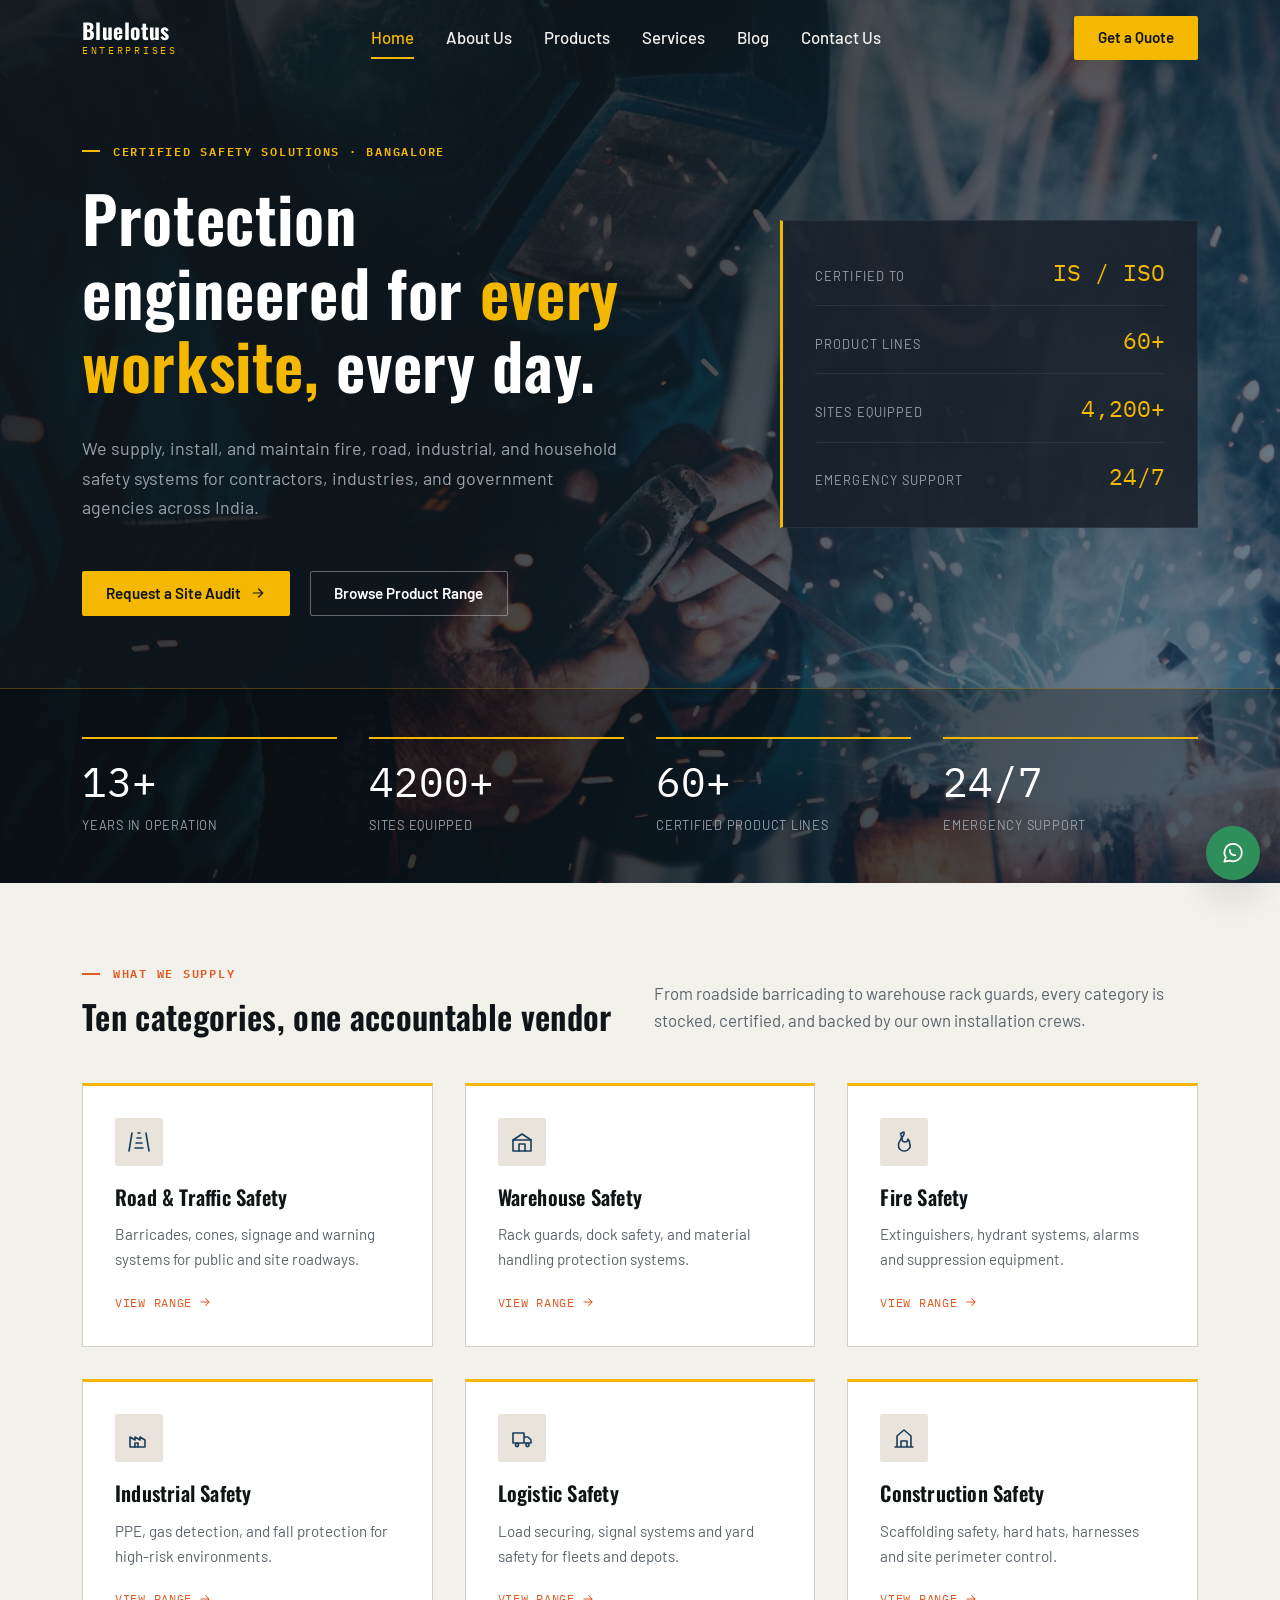
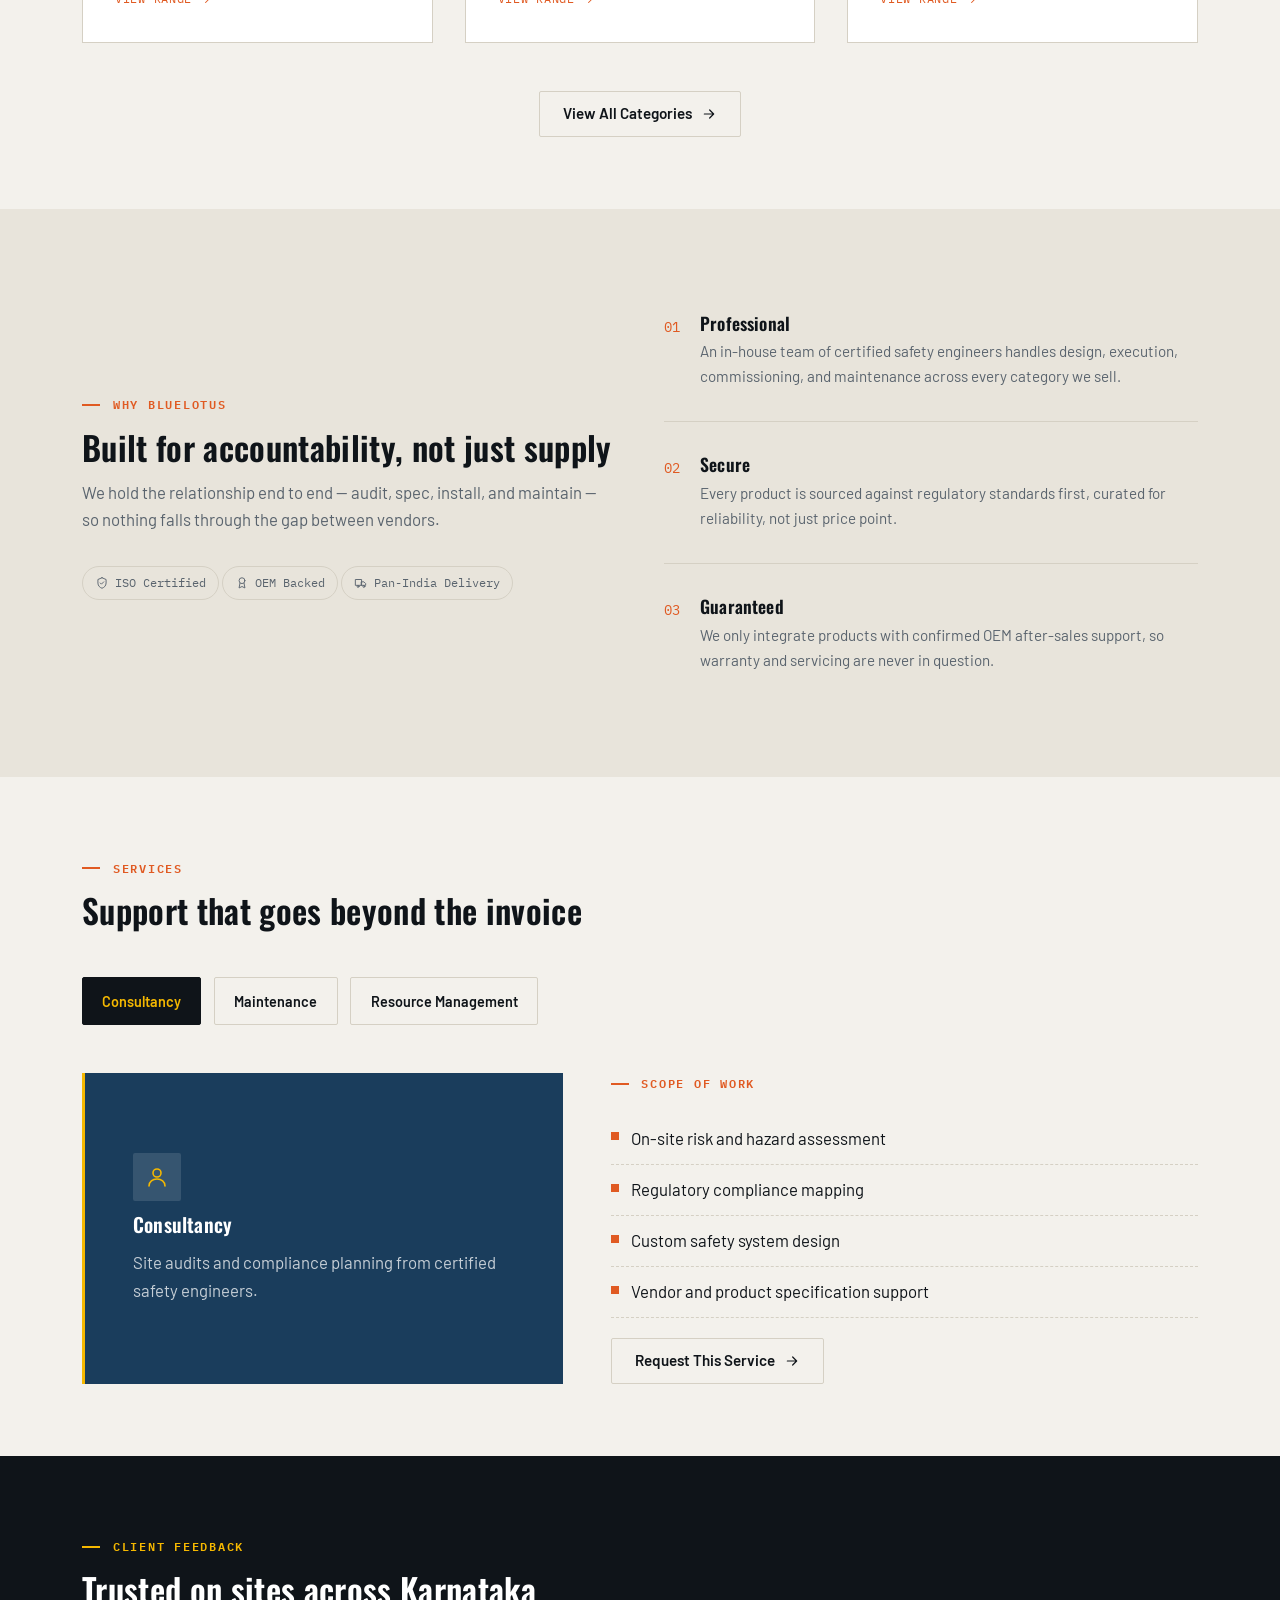
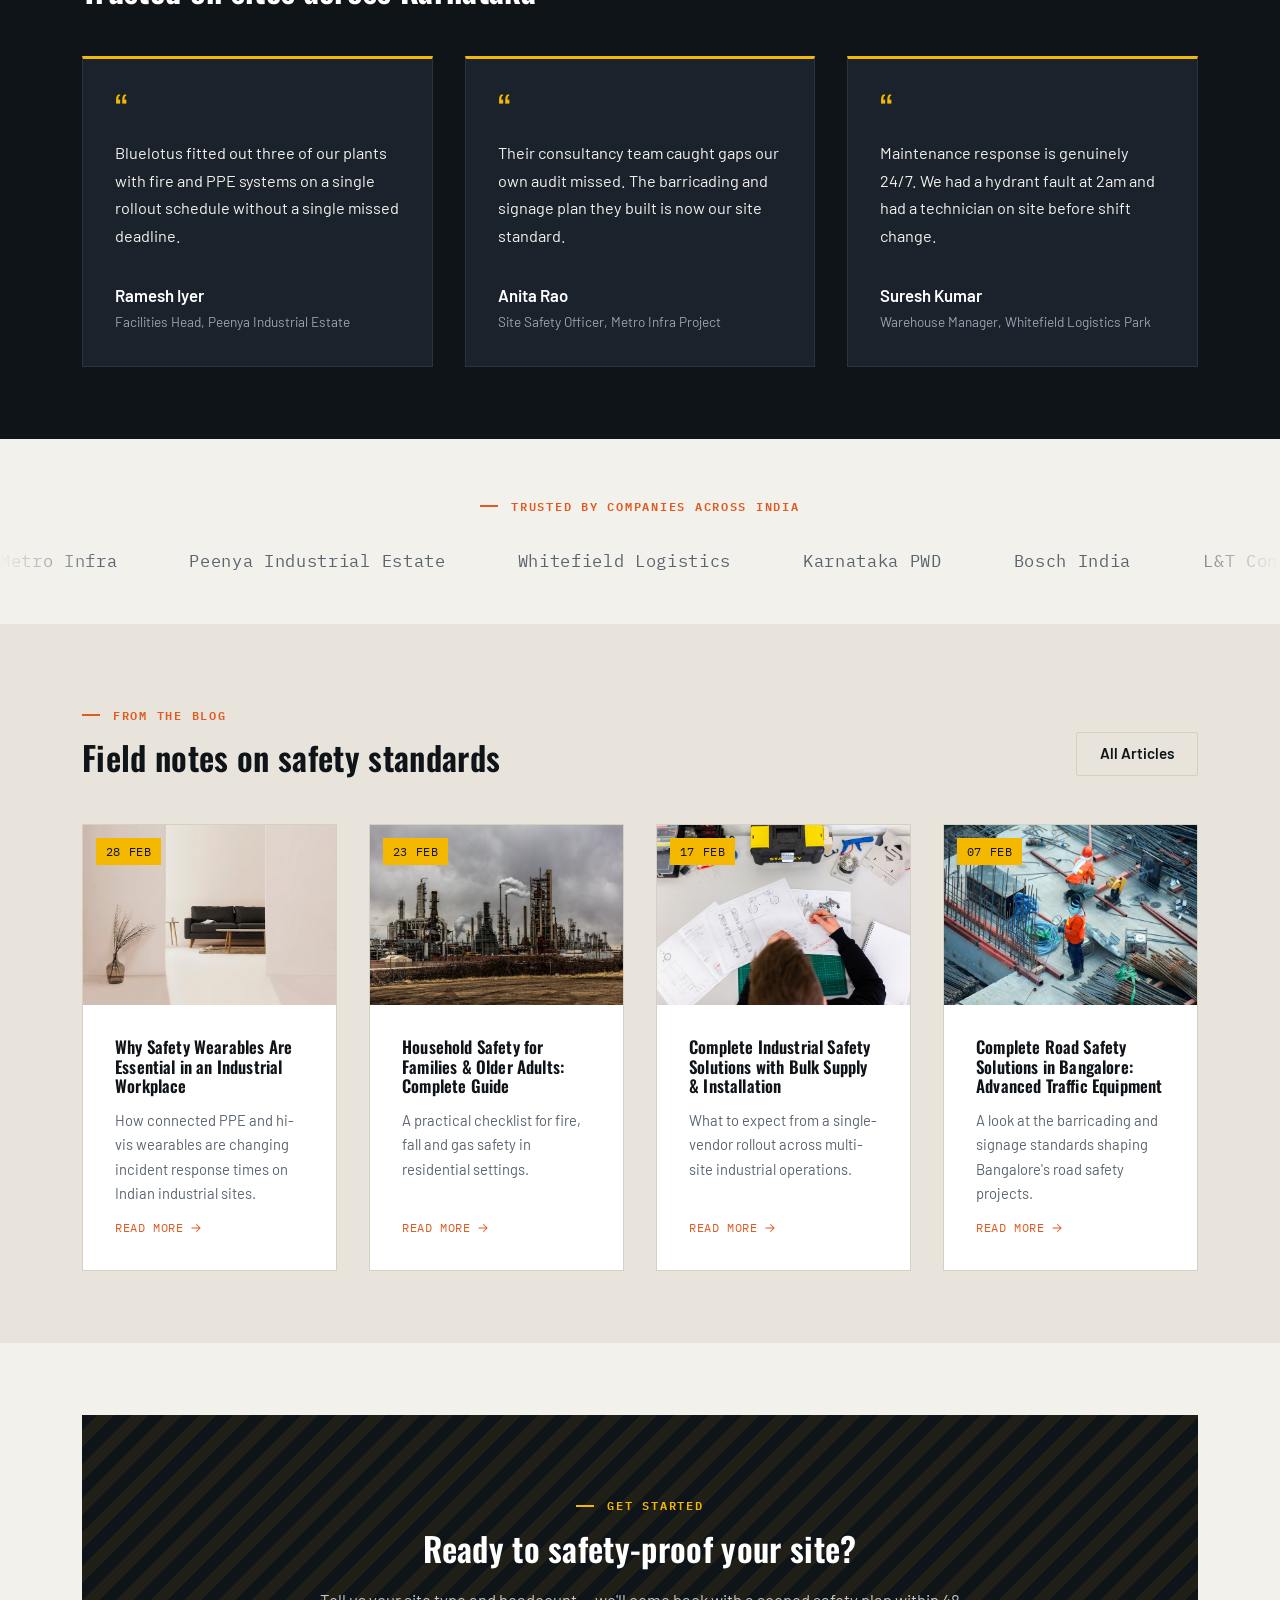
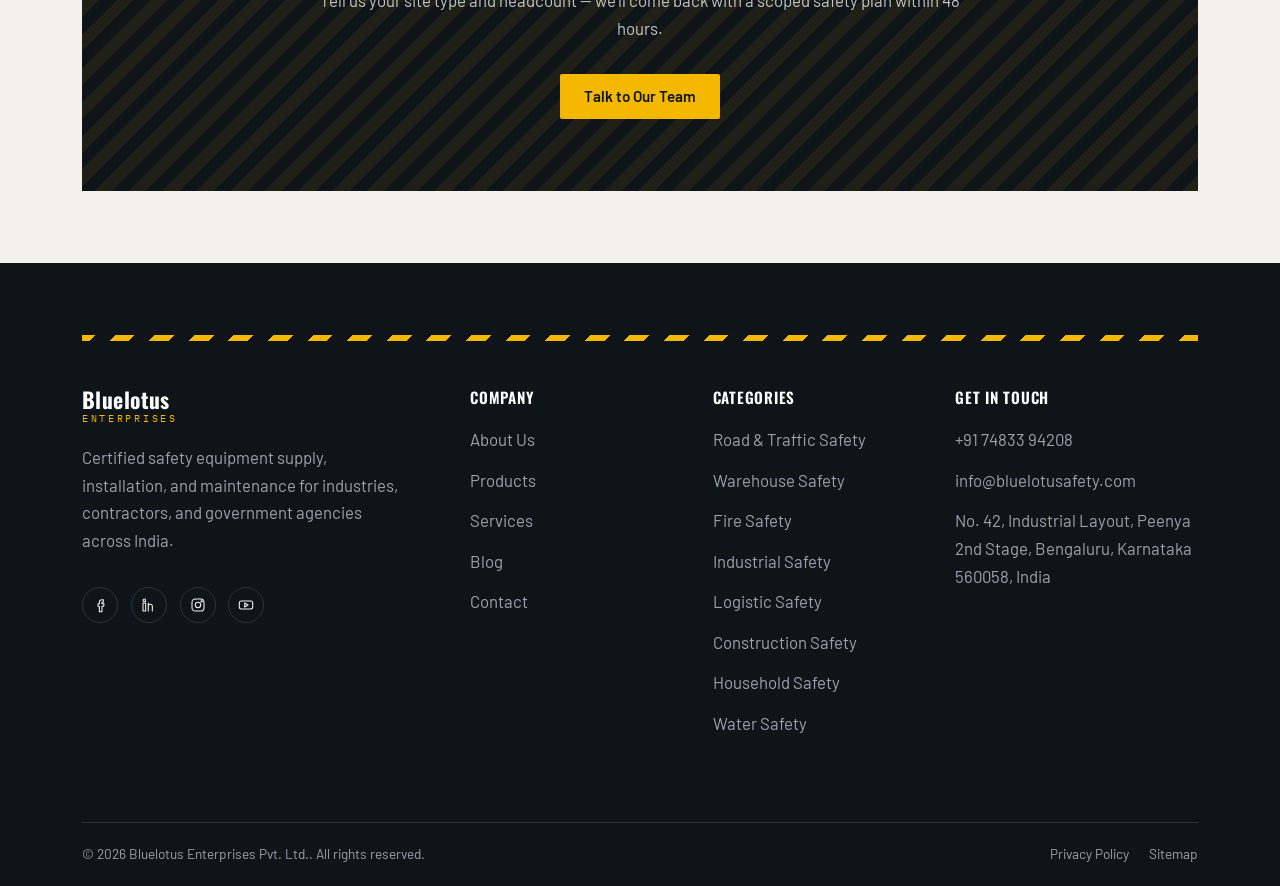
==== index.html @ 99ad1a9e "initial commit" ====
<!DOCTYPE html>
<html lang="en" data-page-title="Home" data-page-desc="Certified fire, road, and industrial safety equipment supplier in Bangalore. End-to-end supply, installation, and maintenance for contractors, industries, and government agencies.">
<head>
<meta charset="UTF-8">
<meta name="viewport" content="width=device-width, initial-scale=1.0">
<title>Bluelotus Enterprises | Safety Equipment Supplier & Services in Bangalore</title>
<meta name="description" content="Certified fire, road, and industrial safety equipment supplier in Bangalore. End-to-end supply, installation, and maintenance for contractors, industries, and government agencies.">
<meta name="keywords" content="safety equipment supplier bangalore, industrial safety equipment, fire safety products, road safety equipment, PPE supplier india">
<meta name="robots" content="index, follow">
<link rel="canonical" href="https://www.bluelotusafety.com/">
<meta property="og:type" content="website">
<meta property="og:title" content="Bluelotus Enterprises | Safety Equipment Supplier & Services in Bangalore">
<meta property="og:description" content="Certified fire, road, and industrial safety equipment supplier in Bangalore.">
<meta property="og:image" content="assets/img/og-cover.jpg">
<meta name="twitter:card" content="summary_large_image">
<link rel="icon" href="assets/img/favicon.svg" type="image/svg+xml">
<link rel="preconnect" href="https://fonts.googleapis.com">
<link rel="preconnect" href="https://fonts.gstatic.com" crossorigin>
<link href="https://fonts.googleapis.com/css2?family=Oswald:wght@500;600;700&family=Barlow:wght@400;500;600;700&family=IBM+Plex+Mono:wght@400;500&display=swap" rel="stylesheet">
<link rel="stylesheet" href="assets/css/tokens.css">
<link rel="stylesheet" href="assets/css/site.css">
</head>
<body data-categories-limit="6" data-blog-limit="4">
<a class="skip-link" href="#main">Skip to content</a>
<div data-site="header"></div>

<main id="main">

<section class="hero">
  <div class="container hero-main">
    <div>
      <span class="eyebrow eyebrow--light">Certified Safety Solutions · Bangalore</span>
      <h1 class="hero-title mt-3">Protection engineered for <em>every worksite,</em> every day.</h1>
      <p class="hero-sub">We supply, install, and maintain fire, road, industrial, and household safety systems for contractors, industries, and government agencies across India.</p>
      <div class="hero-actions">
        <a href="contact.html" class="btn btn-primary">Request a Site Audit <svg width="16" height="16" aria-hidden="true"><use href="assets/img/sprite.svg#icon-arrow"></use></svg></a>
        <a href="products.html" class="btn btn-ghost">Browse Product Range</a>
      </div>
    </div>
    <div>
      <div class="hero-plate">
        <div class="hero-plate-row"><span class="hero-plate-label">Certified To</span><span class="hero-plate-value">IS / ISO</span></div>
        <div class="hero-plate-row"><span class="hero-plate-label">Product Lines</span><span class="hero-plate-value">60+</span></div>
        <div class="hero-plate-row"><span class="hero-plate-label">Sites Equipped</span><span class="hero-plate-value">4,200+</span></div>
        <div class="hero-plate-row"><span class="hero-plate-label">Emergency Support</span><span class="hero-plate-value">24/7</span></div>
      </div>
    </div>
  </div>
  <div class="hero-stats">
    <div class="container">
      <div class="stats-grid" data-render="stats"></div>
    </div>
  </div>
</section>

<section class="section">
  <div class="container">
    <div class="section-head">
      <div data-reveal>
        <span class="eyebrow">What We Supply</span>
        <h2 class="section-title">Ten categories, one accountable vendor</h2>
      </div>
      <p class="section-sub" data-reveal>From roadside barricading to warehouse rack guards, every category is stocked, certified, and backed by our own installation crews.</p>
    </div>
    <div class="grid grid-3" data-render="categories"></div>
    <div class="text-center mt-5" data-reveal>
      <a href="products.html" class="btn btn-outline">View All Categories <svg width="16" height="16" aria-hidden="true"><use href="assets/img/sprite.svg#icon-arrow"></use></svg></a>
    </div>
  </div>
</section>

<section class="section section--dim">
  <div class="container">
    <div class="grid grid-2 split">
      <div data-reveal>
        <span class="eyebrow">Why Bluelotus</span>
        <h2 class="section-title">Built for accountability, not just supply</h2>
        <p class="section-sub">We hold the relationship end to end — audit, spec, install, and maintain — so nothing falls through the gap between vendors.</p>
        <div class="cluster mt-4">
          <span class="badge"><svg width="14" height="14" aria-hidden="true"><use href="assets/img/sprite.svg#icon-shield"></use></svg> ISO Certified</span>
          <span class="badge"><svg width="14" height="14" aria-hidden="true"><use href="assets/img/sprite.svg#icon-award"></use></svg> OEM Backed</span>
          <span class="badge"><svg width="14" height="14" aria-hidden="true"><use href="assets/img/sprite.svg#icon-truck"></use></svg> Pan-India Delivery</span>
        </div>
      </div>
      <div data-reveal>
        <div class="feature-row"><span class="feature-num">01</span><div><h4>Professional</h4><p>An in-house team of certified safety engineers handles design, execution, commissioning, and maintenance across every category we sell.</p></div></div>
        <div class="feature-row"><span class="feature-num">02</span><div><h4>Secure</h4><p>Every product is sourced against regulatory standards first, curated for reliability, not just price point.</p></div></div>
        <div class="feature-row"><span class="feature-num">03</span><div><h4>Guaranteed</h4><p>We only integrate products with confirmed OEM after-sales support, so warranty and servicing are never in question.</p></div></div>
      </div>
    </div>
  </div>
</section>

<section class="section">
  <div class="container">
    <div class="section-head">
      <div data-reveal>
        <span class="eyebrow">Services</span>
        <h2 class="section-title">Support that goes beyond the invoice</h2>
      </div>
    </div>
    <div data-reveal>
      <div class="service-tabs" data-render="service-tabs"></div>
      <div data-render="service-panels"></div>
    </div>
  </div>
</section>

<section class="section section--ink">
  <div class="container">
    <div class="section-head">
      <div data-reveal>
        <span class="eyebrow eyebrow--light">Client Feedback</span>
        <h2 class="section-title">Trusted on sites across Karnataka</h2>
      </div>
    </div>
    <div class="grid grid-3" data-render="testimonials"></div>
  </div>
</section>

<section class="section--tight">
  <div class="container">
    <p class="eyebrow eyebrow--center mb-4">Trusted By Companies Across India</p>
  </div>
  <div class="client-marquee">
    <div class="client-track" data-render="clients"></div>
  </div>
</section>

<section class="section section--dim">
  <div class="container">
    <div class="section-head">
      <div data-reveal>
        <span class="eyebrow">From the Blog</span>
        <h2 class="section-title">Field notes on safety standards</h2>
      </div>
      <a href="blog.html" class="btn btn-outline" data-reveal>All Articles</a>
    </div>
    <div class="grid grid-4" data-render="blog"></div>
  </div>
</section>

<section class="section">
  <div class="container">
    <div class="cta-banner" data-reveal>
      <div class="cta-banner-inner">
        <span class="eyebrow eyebrow--light eyebrow--center">Get Started</span>
        <h2 class="section-title">Ready to safety-proof your site?</h2>
        <p>Tell us your site type and headcount — we'll come back with a scoped safety plan within 48 hours.</p>
        <a href="contact.html" class="btn btn-primary mt-4">Talk to Our Team</a>
      </div>
    </div>
  </div>
</section>

</main>

<div data-site="footer"></div>
<div data-site="fabs"></div>

<script src="https://code.jquery.com/jquery-3.7.1.min.js" integrity="sha256-/JqT3SQfawRcv/BIHPThkBvs0OEvtFFmqPF/lYI/Cxo=" crossorigin="anonymous"></script>
<script src="config/site.config.js"></script>
<script src="assets/js/shell.js"></script>
<script src="assets/js/render.js"></script>
<script src="assets/js/app.js"></script>
</body>
</html>
---- assets/css/tokens.css ----
:root {
  --ink: #0f1419;
  --ink-soft: #1a222c;
  --ink-line: #2a3440;
  --paper: #f3f1ec;
  --paper-dim: #e8e4db;
  --paper-line: #d5d0c4;
  --amber: #f5b800;
  --amber-dark: #d9a200;
  --orange: #e05a22;
  --steel: #1a3d5c;
  --slate: #5a646e;
  --slate-light: #9aa3ad;
  --white: #ffffff;
  --success: #2f8f5b;

  --font-display: "Oswald", "Arial Narrow", sans-serif;
  --font-body: "Barlow", "Segoe UI", sans-serif;
  --font-mono: "IBM Plex Mono", "Courier New", monospace;

  --fs-hero: clamp(2.4rem, 5vw, 4.6rem);
  --fs-h1: clamp(2rem, 3.4vw, 3rem);
  --fs-h2: clamp(1.6rem, 2.6vw, 2.25rem);
  --fs-h3: clamp(1.15rem, 1.6vw, 1.4rem);
  --fs-body: 1.05rem;
  --fs-small: 0.875rem;
  --fs-eyebrow: 0.78rem;

  --space-1: 0.4rem;
  --space-2: 0.8rem;
  --space-3: 1.25rem;
  --space-4: 2rem;
  --space-5: 3rem;
  --space-6: 4.5rem;
  --space-7: 7rem;

  --radius: 2px;
  --header-h: 76px;
  --container: 1180px;

  --shadow: 0 16px 40px rgba(15, 20, 25, 0.14);
  --ease: cubic-bezier(0.22, 1, 0.36, 1);
  --fast: 0.2s;
  --med: 0.4s;
}
---- assets/css/site.css ----
*,
*::before,
*::after {
  box-sizing: border-box;
}

html {
  scroll-behavior: smooth;
  scroll-padding-top: calc(var(--header-h) + 16px);
}

body {
  margin: 0;
  font-family: var(--font-body);
  font-size: var(--fs-body);
  color: var(--ink);
  background: var(--paper);
  line-height: 1.65;
  -webkit-font-smoothing: antialiased;
  overflow-x: hidden;
}

body.nav-locked {
  overflow: hidden;
}

img {
  max-width: 100%;
  height: auto;
  display: block;
}

svg {
  flex-shrink: 0;
}

a {
  color: inherit;
  text-decoration: none;
}

ul,
ol {
  margin: 0;
  padding: 0;
  list-style: none;
}

h1, h2, h3, h4, h5 {
  font-family: var(--font-display);
  font-weight: 600;
  line-height: 1.15;
  letter-spacing: 0.01em;
  margin: 0;
  color: var(--ink);
}

p {
  margin: 0;
}

button,
input,
select,
textarea {
  font: inherit;
}

button {
  cursor: pointer;
}

::selection {
  background: var(--amber);
  color: var(--ink);
}

:focus-visible {
  outline: 2px solid var(--orange);
  outline-offset: 3px;
}

.skip-link {
  position: absolute;
  left: -999px;
  top: 0;
  z-index: 1100;
  background: var(--amber);
  color: var(--ink);
  padding: 10px 16px;
  font-weight: 600;
}

.skip-link:focus {
  left: 12px;
  top: 12px;
}

.container {
  width: 100%;
  max-width: var(--container);
  margin: 0 auto;
  padding: 0 var(--space-4);
}

.section {
  padding: var(--space-6) 0;
}

.section--tight {
  padding: var(--space-5) 0;
}

.section--dim {
  background: var(--paper-dim);
}

.section--ink {
  background: var(--ink);
  color: var(--paper);
}

.section--ink .section-title {
  color: var(--white);
}

.section-head {
  display: flex;
  align-items: flex-end;
  justify-content: space-between;
  gap: var(--space-4);
  flex-wrap: wrap;
  margin-bottom: var(--space-5);
}

.section-title {
  font-size: var(--fs-h2);
  margin-top: var(--space-2);
  max-width: 34rem;
}

.section-sub {
  color: var(--slate);
  max-width: 34rem;
  margin-top: var(--space-2);
  font-size: 1.05rem;
}

.page-title {
  font-size: var(--fs-h1);
  color: var(--white);
  margin-top: var(--space-2);
  max-width: 40rem;
}

.eyebrow {
  display: inline-flex;
  align-items: center;
  gap: var(--space-2);
  font-family: var(--font-mono);
  font-size: var(--fs-eyebrow);
  letter-spacing: 0.14em;
  text-transform: uppercase;
  color: var(--orange);
  font-weight: 600;
}

.eyebrow::before {
  content: "";
  width: 18px;
  height: 2px;
  background: currentColor;
}

.eyebrow--light {
  color: var(--amber);
}

.grid {
  display: grid;
  gap: var(--space-4);
}

.grid-2 {
  grid-template-columns: repeat(2, minmax(0, 1fr));
}

.grid-3 {
  grid-template-columns: repeat(3, minmax(0, 1fr));
}

.grid-4 {
  grid-template-columns: repeat(4, minmax(0, 1fr));
}

.stack {
  display: flex;
  flex-direction: column;
  gap: var(--space-3);
}

.split {
  align-items: center;
  gap: var(--space-5);
}

.split--start {
  align-items: start;
}

.article-layout {
  grid-template-columns: 1.4fr 0.6fr;
  align-items: start;
  gap: var(--space-5);
}

.eyebrow--center {
  justify-content: center;
  width: 100%;
}

.mt-2 { margin-top: var(--space-2); }
.mt-3 { margin-top: var(--space-3); }
.mt-4 { margin-top: var(--space-4); }
.mt-5 { margin-top: var(--space-5); }
.mb-4 { margin-bottom: var(--space-4); }
.mb-5 { margin-bottom: var(--space-5); }
.text-center { text-align: center; }

.btn {
  display: inline-flex;
  align-items: center;
  justify-content: center;
  gap: 0.55rem;
  padding: 0.85rem 1.45rem;
  border: 1px solid transparent;
  border-radius: var(--radius);
  font-weight: 600;
  font-size: 0.95rem;
  line-height: 1;
  transition: transform var(--fast) var(--ease), background var(--fast), color var(--fast), border-color var(--fast), box-shadow var(--fast);
}

.btn svg {
  width: 16px;
  height: 16px;
  display: block;
}

.btn-primary {
  background: var(--amber);
  color: var(--ink);
}

.btn-primary:hover {
  background: var(--amber-dark);
  transform: translateY(-2px);
  box-shadow: var(--shadow);
}

.btn-ghost {
  background: transparent;
  border-color: rgba(255, 255, 255, 0.35);
  color: var(--white);
}

.btn-ghost:hover {
  border-color: var(--amber);
  color: var(--amber);
  transform: translateY(-2px);
}

.btn-outline {
  background: transparent;
  border-color: var(--paper-line);
  color: var(--ink);
}

.btn-outline:hover {
  border-color: var(--orange);
  color: var(--orange);
  transform: translateY(-2px);
}

.site-header {
  position: fixed;
  inset: 0 0 auto;
  z-index: 1000;
  height: var(--header-h);
  display: flex;
  align-items: center;
  background: transparent;
  transition: background var(--med) var(--ease), box-shadow var(--med) var(--ease);
}

.site-header.is-scrolled,
.site-header.is-nav-open {
  background: rgba(15, 20, 25, 0.96);
  box-shadow: 0 8px 24px rgba(0, 0, 0, 0.25);
}

.navbar-inner {
  display: flex;
  align-items: center;
  justify-content: space-between;
  gap: var(--space-4);
  width: 100%;
  position: relative;
}

.brand {
  display: flex;
  flex-direction: column;
  line-height: 1;
  font-family: var(--font-display);
  z-index: 2;
}

.brand-main {
  font-size: 1.35rem;
  font-weight: 700;
  color: var(--white);
  letter-spacing: 0.02em;
}

.brand-accent {
  margin-top: 4px;
  font-family: var(--font-mono);
  font-size: 0.6rem;
  letter-spacing: 0.28em;
  text-transform: uppercase;
  color: var(--amber);
}

.nav-actions {
  display: flex;
  align-items: center;
  gap: var(--space-3);
  z-index: 2;
}

.nav-cta {
  display: none;
}

.nav-toggle {
  width: 42px;
  height: 42px;
  border: 0;
  background: transparent;
  color: var(--white);
  display: inline-flex;
  align-items: center;
  justify-content: center;
  padding: 0;
}

.site-nav {
  display: none;
}

.site-nav.is-open {
  display: block;
  position: absolute;
  top: calc(100% + 10px);
  left: 0;
  right: 0;
  background: var(--ink-soft);
  border: 1px solid var(--ink-line);
  border-radius: var(--radius);
  padding: var(--space-3);
  max-height: calc(100vh - 100px);
  overflow: auto;
}

.nav-links {
  display: flex;
  flex-direction: column;
  gap: 2px;
}

.nav-link {
  display: block;
  padding: 0.7rem 0.8rem;
  color: var(--paper);
  font-weight: 500;
  border-radius: var(--radius);
}

.nav-link:hover,
.nav-link.is-active {
  color: var(--amber);
  background: rgba(245, 184, 0, 0.08);
}

.has-dropdown {
  position: relative;
}

.dropdown-panel {
  padding: 0 0 0.4rem 0.8rem;
}

.dropdown-item {
  display: block;
  padding: 0.45rem 0.7rem;
  color: var(--slate-light);
  font-size: 0.9rem;
  border-radius: var(--radius);
}

.dropdown-item:hover {
  color: var(--amber);
  background: rgba(245, 184, 0, 0.08);
}

.hero {
  position: relative;
  color: var(--paper);
  background:
    linear-gradient(115deg, rgba(15, 20, 25, 0.94) 0%, rgba(15, 20, 25, 0.78) 42%, rgba(26, 61, 92, 0.62) 100%),
    url("../img/hero.jpg") center / cover no-repeat;
  padding-top: calc(var(--header-h) + 56px);
}

.hero-main {
  display: grid;
  grid-template-columns: 1.2fr 0.8fr;
  gap: var(--space-6);
  align-items: center;
  padding-bottom: var(--space-6);
}

.hero-title {
  font-size: var(--fs-hero);
  color: var(--white);
  max-width: 16ch;
}

.hero-title em {
  font-style: normal;
  color: var(--amber);
}

.hero-sub {
  margin-top: var(--space-4);
  max-width: 34rem;
  color: var(--slate-light);
  font-size: 1.12rem;
}

.hero-actions {
  margin-top: var(--space-5);
  display: flex;
  flex-wrap: wrap;
  gap: var(--space-3);
}

.hero-plate {
  background: rgba(26, 34, 44, 0.88);
  border: 1px solid var(--ink-line);
  border-left: 3px solid var(--amber);
  padding: var(--space-4);
}

.hero-plate-row {
  display: flex;
  justify-content: space-between;
  align-items: baseline;
  gap: var(--space-3);
  padding: 0.9rem 0;
  border-bottom: 1px solid var(--ink-line);
}

.hero-plate-row:last-child {
  border-bottom: 0;
  padding-bottom: 0;
}

.hero-plate-row:first-child {
  padding-top: 0;
}

.hero-plate-label {
  font-size: 0.8rem;
  letter-spacing: 0.08em;
  text-transform: uppercase;
  color: var(--slate-light);
}

.hero-plate-value {
  font-family: var(--font-mono);
  font-size: 1.45rem;
  color: var(--amber);
}

.hero-stats {
  border-top: 1px solid rgba(245, 184, 0, 0.28);
  background: rgba(0, 0, 0, 0.28);
  padding: var(--space-5) 0;
}

.stats-grid {
  display: grid;
  grid-template-columns: repeat(4, minmax(0, 1fr));
  gap: var(--space-4);
  width: 100%;
}

.stat-plate {
  border-top: 2px solid var(--amber);
  padding-top: var(--space-3);
  min-width: 0;
}

.stat-plate .value {
  font-family: var(--font-mono);
  font-size: clamp(1.8rem, 3.2vw, 2.6rem);
  line-height: 1.1;
  color: var(--white);
}

.stat-plate .label {
  margin-top: var(--space-2);
  color: var(--slate-light);
  font-size: 0.8rem;
  letter-spacing: 0.06em;
  text-transform: uppercase;
  line-height: 1.4;
}

.section--dim .stat-plate .value {
  color: var(--ink);
}

.section--dim .stat-plate .label {
  color: var(--slate);
}

.section--ink .stat-plate .value {
  color: var(--white);
}

.section--ink .stat-plate .label {
  color: var(--slate-light);
}

.page-header {
  padding: calc(var(--header-h) + 48px) 0 var(--space-6);
  color: var(--paper);
  background:
    linear-gradient(115deg, rgba(15, 20, 25, 0.94) 0%, rgba(15, 20, 25, 0.8) 50%, rgba(26, 61, 92, 0.7) 100%),
    url("../img/hero.jpg") center / cover no-repeat;
}

.breadcrumb-row {
  display: flex;
  flex-wrap: wrap;
  gap: var(--space-2);
  margin-top: var(--space-3);
  font-family: var(--font-mono);
  font-size: 0.8rem;
  color: var(--slate-light);
}

.breadcrumb-row a:hover {
  color: var(--amber);
}

.tile {
  display: block;
  height: 100%;
  background: var(--white);
  border: 1px solid var(--paper-line);
  border-top: 3px solid var(--amber);
  padding: var(--space-4);
  color: inherit;
  transition: transform var(--med) var(--ease), box-shadow var(--med) var(--ease), border-color var(--med);
}

.tile:hover {
  transform: translateY(-4px);
  box-shadow: var(--shadow);
  border-color: var(--amber);
}

.tile--static:hover {
  transform: none;
  box-shadow: none;
  border-color: var(--paper-line);
}

.icon-wrap {
  width: 48px;
  height: 48px;
  display: flex;
  align-items: center;
  justify-content: center;
  margin-bottom: var(--space-3);
  background: var(--paper-dim);
  color: var(--steel);
  border-radius: var(--radius);
  transition: background var(--med), color var(--med);
}

.icon-wrap svg {
  width: 24px;
  height: 24px;
}

.tile:hover .icon-wrap {
  background: var(--ink);
  color: var(--amber);
}

.tile h3 {
  font-size: var(--fs-h3);
  margin-bottom: var(--space-2);
}

.tile p {
  color: var(--slate);
  font-size: 0.95rem;
}

.tile-link {
  display: inline-flex;
  align-items: center;
  gap: 6px;
  margin-top: var(--space-3);
  font-family: var(--font-mono);
  font-size: 0.75rem;
  letter-spacing: 0.06em;
  text-transform: uppercase;
  color: var(--orange);
}

.tile-link svg {
  width: 14px;
  height: 14px;
}

.feature-row {
  display: grid;
  grid-template-columns: auto 1fr;
  gap: var(--space-3);
  padding: var(--space-4) 0;
  border-bottom: 1px solid var(--paper-line);
}

.feature-row:last-child {
  border-bottom: 0;
}

.feature-num {
  font-family: var(--font-mono);
  color: var(--orange);
  font-size: 0.9rem;
  padding-top: 2px;
}

.feature-row h4 {
  font-size: 1.1rem;
  margin-bottom: var(--space-1);
}

.feature-row p {
  color: var(--slate);
  font-size: 0.95rem;
}

.badge {
  display: inline-flex;
  align-items: center;
  gap: 6px;
  border: 1px solid var(--paper-line);
  padding: 6px 12px;
  border-radius: 999px;
  font-family: var(--font-mono);
  font-size: 0.75rem;
  color: var(--slate);
}

.badge svg {
  width: 14px;
  height: 14px;
}

.service-tabs {
  display: flex;
  flex-wrap: wrap;
  gap: var(--space-2);
  margin-bottom: var(--space-5);
}

.service-tab-btn {
  border: 1px solid var(--paper-line);
  background: transparent;
  color: var(--ink);
  padding: 0.7rem 1.2rem;
  border-radius: var(--radius);
  font-weight: 600;
  font-size: 0.9rem;
  transition: background var(--fast), color var(--fast), border-color var(--fast);
}

.service-tab-btn.is-active,
.service-tab-btn:hover {
  background: var(--ink);
  border-color: var(--ink);
  color: var(--amber);
}

.service-panel {
  display: none;
  grid-template-columns: 0.9fr 1.1fr;
  gap: var(--space-5);
  align-items: stretch;
}

.service-panel.is-active {
  display: grid;
  animation: rise var(--med) var(--ease);
}

.service-visual {
  background: var(--steel);
  color: var(--white);
  padding: var(--space-5);
  display: flex;
  flex-direction: column;
  justify-content: center;
  gap: var(--space-2);
  border-left: 3px solid var(--amber);
}

.service-visual .icon-wrap {
  background: rgba(255, 255, 255, 0.12);
  color: var(--amber);
  margin-bottom: 0;
}

.service-visual h3 {
  color: var(--white);
}

.service-visual p {
  color: rgba(255, 255, 255, 0.75);
}

.service-panel-body {
  display: flex;
  flex-direction: column;
  align-items: flex-start;
  gap: var(--space-3);
}

.service-panel-points {
  width: 100%;
}

.service-panel-points li {
  display: flex;
  gap: var(--space-2);
  padding: 0.7rem 0;
  border-bottom: 1px dashed var(--paper-line);
  color: var(--ink);
}

.service-panel-points li::before {
  content: "";
  width: 8px;
  height: 8px;
  margin-top: 0.45rem;
  flex-shrink: 0;
  background: var(--orange);
}

.testimonial-card {
  height: 100%;
  background: var(--ink-soft);
  border: 1px solid var(--ink-line);
  border-top: 3px solid var(--amber);
  padding: var(--space-4);
}

.testimonial-quote {
  color: var(--paper);
  font-size: 1.02rem;
  line-height: 1.7;
}

.testimonial-quote::before {
  content: "\201C";
  display: block;
  color: var(--amber);
  font-family: var(--font-display);
  font-size: 2.2rem;
  line-height: 1;
  margin-bottom: var(--space-2);
}

.testimonial-author {
  margin-top: var(--space-4);
  display: flex;
  flex-direction: column;
  gap: 2px;
}

.testimonial-author .name {
  color: var(--white);
  font-weight: 600;
}

.testimonial-author .role {
  color: var(--slate-light);
  font-size: 0.85rem;
}

.client-marquee {
  overflow: hidden;
  mask-image: linear-gradient(90deg, transparent, #000 8%, #000 92%, transparent);
}

.client-track {
  display: flex;
  gap: var(--space-6);
  width: max-content;
  animation: marquee 32s linear infinite;
}

.client-track span {
  font-family: var(--font-mono);
  color: var(--slate);
  letter-spacing: 0.04em;
  white-space: nowrap;
}

.blog-card {
  display: flex;
  flex-direction: column;
  height: 100%;
  background: var(--white);
  border: 1px solid var(--paper-line);
  overflow: hidden;
  transition: transform var(--med) var(--ease), box-shadow var(--med) var(--ease);
}

.blog-card:hover {
  transform: translateY(-4px);
  box-shadow: var(--shadow);
}

.blog-card-media {
  position: relative;
  display: block;
  height: 180px;
  overflow: hidden;
  background: var(--steel);
}

.blog-card-media img {
  width: 100%;
  height: 100%;
  object-fit: cover;
  transition: transform var(--med) var(--ease);
}

.blog-card:hover .blog-card-media img {
  transform: scale(1.05);
}

.blog-card-date {
  position: absolute;
  top: var(--space-2);
  left: var(--space-2);
  z-index: 1;
  background: var(--amber);
  color: var(--ink);
  font-family: var(--font-mono);
  font-size: 0.72rem;
  letter-spacing: 0.05em;
  text-transform: uppercase;
  padding: 4px 10px;
}

.blog-card-body {
  padding: var(--space-4);
  display: flex;
  flex-direction: column;
  flex: 1;
  gap: var(--space-2);
}

.blog-card-body h3 {
  font-size: 1.05rem;
}

.blog-card-body h3 a:hover {
  color: var(--orange);
}

.blog-card-body p {
  color: var(--slate);
  font-size: 0.92rem;
  flex: 1;
}

.blog-read-more {
  display: inline-flex;
  align-items: center;
  gap: 6px;
  font-family: var(--font-mono);
  font-size: 0.75rem;
  letter-spacing: 0.05em;
  text-transform: uppercase;
  color: var(--orange);
}

.blog-read-more svg {
  width: 14px;
  height: 14px;
}

.related-link {
  display: grid;
  grid-template-columns: 72px 1fr;
  gap: var(--space-2);
  align-items: center;
  padding: var(--space-2) 0;
  border-bottom: 1px solid var(--paper-line);
}

.related-link img {
  width: 72px;
  height: 54px;
  object-fit: cover;
  background: var(--paper-dim);
}

.related-link strong {
  font-size: 0.9rem;
  line-height: 1.35;
}

.related-link:hover strong {
  color: var(--orange);
}

.media-frame {
  width: 100%;
  object-fit: cover;
  background: var(--steel);
  border-left: 3px solid var(--amber);
}

.media-frame--tall { height: 420px; }
.media-frame--mid { height: 360px; }
.media-frame--article { height: 300px; margin: var(--space-4) 0; }

.cta-banner {
  position: relative;
  background: var(--ink);
  color: var(--white);
  text-align: center;
  padding: var(--space-6) var(--space-4);
  overflow: hidden;
}

.cta-banner::before {
  content: "";
  position: absolute;
  inset: 0;
  background: repeating-linear-gradient(-45deg, rgba(245, 184, 0, 0.07), rgba(245, 184, 0, 0.07) 12px, transparent 12px, transparent 24px);
}

.cta-banner-inner {
  position: relative;
  max-width: 640px;
  margin: 0 auto;
}

.cta-banner .section-title {
  color: var(--white);
  margin-left: auto;
  margin-right: auto;
}

.cta-banner p {
  margin-top: var(--space-3);
  color: rgba(255, 255, 255, 0.75);
}

.form-label {
  display: block;
  margin-bottom: var(--space-1);
  font-size: 0.78rem;
  font-weight: 600;
  letter-spacing: 0.05em;
  text-transform: uppercase;
  color: var(--slate);
}

.form-control {
  width: 100%;
  padding: 0.85rem 1rem;
  border: 1px solid var(--paper-line);
  border-radius: var(--radius);
  background: var(--white);
  color: var(--ink);
}

.form-control:focus {
  outline: none;
  border-color: var(--orange);
}

.form-control.is-invalid {
  border-color: var(--orange);
}

.form-feedback {
  display: block;
  margin-top: var(--space-3);
  font-weight: 500;
}

.form-feedback.is-success { color: var(--success); }
.form-feedback.is-error { color: var(--orange); }

.form-grid {
  display: grid;
  grid-template-columns: repeat(2, minmax(0, 1fr));
  gap: var(--space-3);
}

.form-grid .full {
  grid-column: 1 / -1;
}

.newsletter-row {
  display: flex;
  flex-wrap: wrap;
  justify-content: center;
  gap: var(--space-2);
  margin-top: var(--space-4);
}

.newsletter-row .form-control {
  max-width: 320px;
}

.contact-card {
  display: grid;
  grid-template-columns: auto 1fr;
  gap: var(--space-3);
  padding: var(--space-3) 0;
  border-bottom: 1px solid var(--paper-line);
}

.contact-card .icon-wrap {
  width: 42px;
  height: 42px;
  margin-bottom: 0;
}

.contact-card .icon-wrap svg {
  width: 20px;
  height: 20px;
}

.contact-card h4 {
  font-size: 1rem;
  margin-bottom: 2px;
}

.contact-card p {
  color: var(--slate);
  font-size: 0.92rem;
}

.map-frame {
  display: block;
  width: 100%;
  height: 360px;
  border: 0;
  background: var(--paper-dim);
  border-left: 3px solid var(--amber);
}

.article-body {
  color: var(--slate);
  line-height: 1.85;
}

.article-body p + p {
  margin-top: var(--space-3);
}

.prose-wrap {
  max-width: 760px;
}

.hazard-rule {
  height: 6px;
  width: 100%;
  background: repeating-linear-gradient(-45deg, var(--amber), var(--amber) 14px, var(--ink) 14px, var(--ink) 28px);
}

.site-footer {
  background: var(--ink);
  color: var(--slate-light);
  padding-top: var(--space-6);
}

.footer-grid {
  display: grid;
  grid-template-columns: 1.4fr 0.8fr 0.8fr 1fr;
  gap: var(--space-5);
  padding-bottom: var(--space-6);
}

.footer-blurb {
  max-width: 320px;
  margin-top: var(--space-3);
}

.footer-heading {
  color: var(--white);
  font-family: var(--font-display);
  font-size: 0.95rem;
  letter-spacing: 0.05em;
  text-transform: uppercase;
  margin-bottom: var(--space-3);
}

.footer-links li {
  margin-bottom: var(--space-2);
}

.footer-links a:hover {
  color: var(--amber);
}

.footer-bottom {
  border-top: 1px solid var(--ink-line);
  padding: var(--space-3) 0;
  display: flex;
  justify-content: space-between;
  align-items: center;
  gap: var(--space-3);
  flex-wrap: wrap;
  font-size: 0.85rem;
}

.footer-bottom--solo {
  border-top: 0;
}

.footer-legal {
  display: flex;
  gap: var(--space-3);
}

.social-row {
  display: flex;
  gap: var(--space-2);
}

.social-row a {
  width: 36px;
  height: 36px;
  border: 1px solid var(--ink-line);
  border-radius: 50%;
  display: flex;
  align-items: center;
  justify-content: center;
  color: var(--paper);
  transition: background var(--fast), border-color var(--fast), color var(--fast), transform var(--fast);
}

.social-row a:hover {
  background: var(--amber);
  border-color: var(--amber);
  color: var(--ink);
  transform: translateY(-2px);
}

.whatsapp-fab,
.back-to-top {
  position: fixed;
  z-index: 990;
  display: flex;
  align-items: center;
  justify-content: center;
  border: 0;
  border-radius: 50%;
  transition: transform var(--fast) var(--ease), opacity var(--fast);
}

.whatsapp-fab {
  right: 20px;
  bottom: 20px;
  width: 54px;
  height: 54px;
  background: var(--success);
  color: var(--white);
  box-shadow: var(--shadow);
}

.whatsapp-fab:hover {
  transform: scale(1.06);
  color: var(--white);
}

.whatsapp-fab svg {
  width: 26px;
  height: 26px;
}

.back-to-top {
  left: 20px;
  bottom: 20px;
  width: 42px;
  height: 42px;
  background: var(--ink);
  color: var(--amber);
  opacity: 0;
  pointer-events: none;
}

.back-to-top.is-visible {
  opacity: 1;
  pointer-events: auto;
}

.back-to-top:hover {
  transform: translateY(-3px);
}

.back-to-top svg {
  width: 18px;
  height: 18px;
}

[data-reveal] {
  opacity: 0;
  transform: translateY(18px);
  transition: opacity 0.6s var(--ease), transform 0.6s var(--ease);
}

[data-reveal].is-in {
  opacity: 1;
  transform: none;
}

@keyframes rise {
  from { opacity: 0; transform: translateY(12px); }
  to { opacity: 1; transform: none; }
}

@keyframes marquee {
  from { transform: translateX(0); }
  to { transform: translateX(-50%); }
}

@media (min-width: 992px) {
  .nav-cta {
    display: inline-flex;
  }

  .nav-toggle {
    display: none;
  }

  .site-nav,
  .site-nav.is-open {
    display: block;
    position: static;
    background: transparent;
    border: 0;
    padding: 0;
    max-height: none;
    overflow: visible;
  }

  .nav-links {
    flex-direction: row;
    align-items: center;
    gap: var(--space-4);
  }

  .nav-link {
    padding: 0.35rem 0;
    background: transparent;
    position: relative;
  }

  .nav-link::after {
    content: "";
    position: absolute;
    left: 0;
    bottom: -2px;
    width: 0;
    height: 2px;
    background: var(--amber);
    transition: width var(--fast) var(--ease);
  }

  .nav-link:hover,
  .nav-link.is-active {
    background: transparent;
    color: var(--paper);
  }

  .nav-link.is-active {
    color: var(--amber);
  }

  .nav-link:hover::after,
  .nav-link.is-active::after {
    width: 100%;
  }

  .dropdown-panel {
    display: none;
    position: absolute;
    top: calc(100% + 14px);
    left: 0;
    min-width: 240px;
    padding: var(--space-2);
    background: var(--ink-soft);
    border: 1px solid var(--ink-line);
    border-radius: var(--radius);
    box-shadow: var(--shadow);
  }

  .has-dropdown:hover .dropdown-panel,
  .has-dropdown:focus-within .dropdown-panel {
    display: block;
  }

  .dropdown-item {
    color: var(--paper);
    padding: 0.65rem 0.75rem;
  }

  .dropdown-item:hover {
    background: var(--ink-line);
    color: var(--amber);
  }
}

@media (max-width: 991px) {
  .hero-main,
  .service-panel.is-active,
  .footer-grid,
  .split,
  .article-layout {
    grid-template-columns: 1fr;
  }

  .grid-3,
  .grid-4 {
    grid-template-columns: repeat(2, minmax(0, 1fr));
  }

  .stats-grid {
    grid-template-columns: repeat(2, minmax(0, 1fr));
  }
}

@media (max-width: 640px) {
  .grid-2,
  .grid-3,
  .grid-4,
  .form-grid {
    grid-template-columns: 1fr;
  }

  .hero-title {
    max-width: none;
  }

  .media-frame--tall,
  .media-frame--mid,
  .media-frame--article {
    height: 220px;
  }
}

@media (prefers-reduced-motion: reduce) {
  *,
  *::before,
  *::after {
    animation: none !important;
    transition: none !important;
    scroll-behavior: auto !important;
  }

  [data-reveal] {
    opacity: 1;
    transform: none;
  }
}
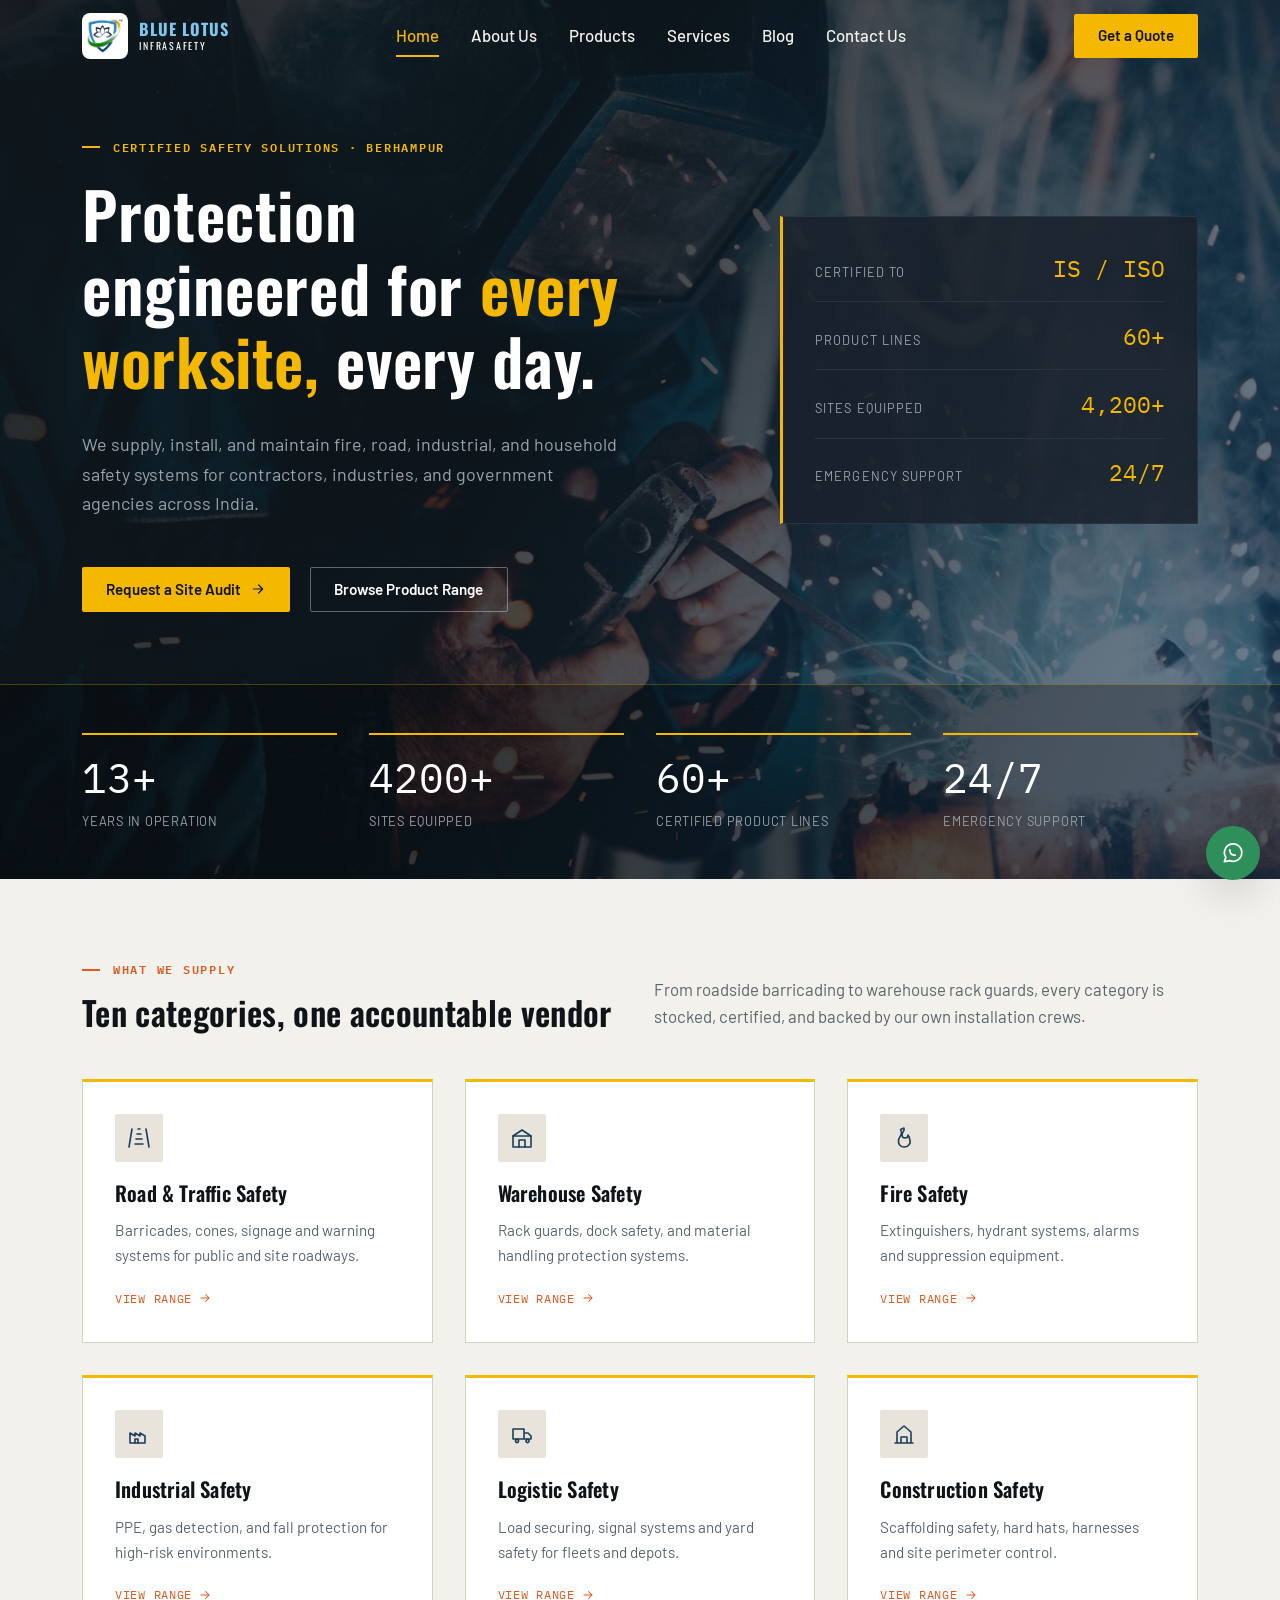
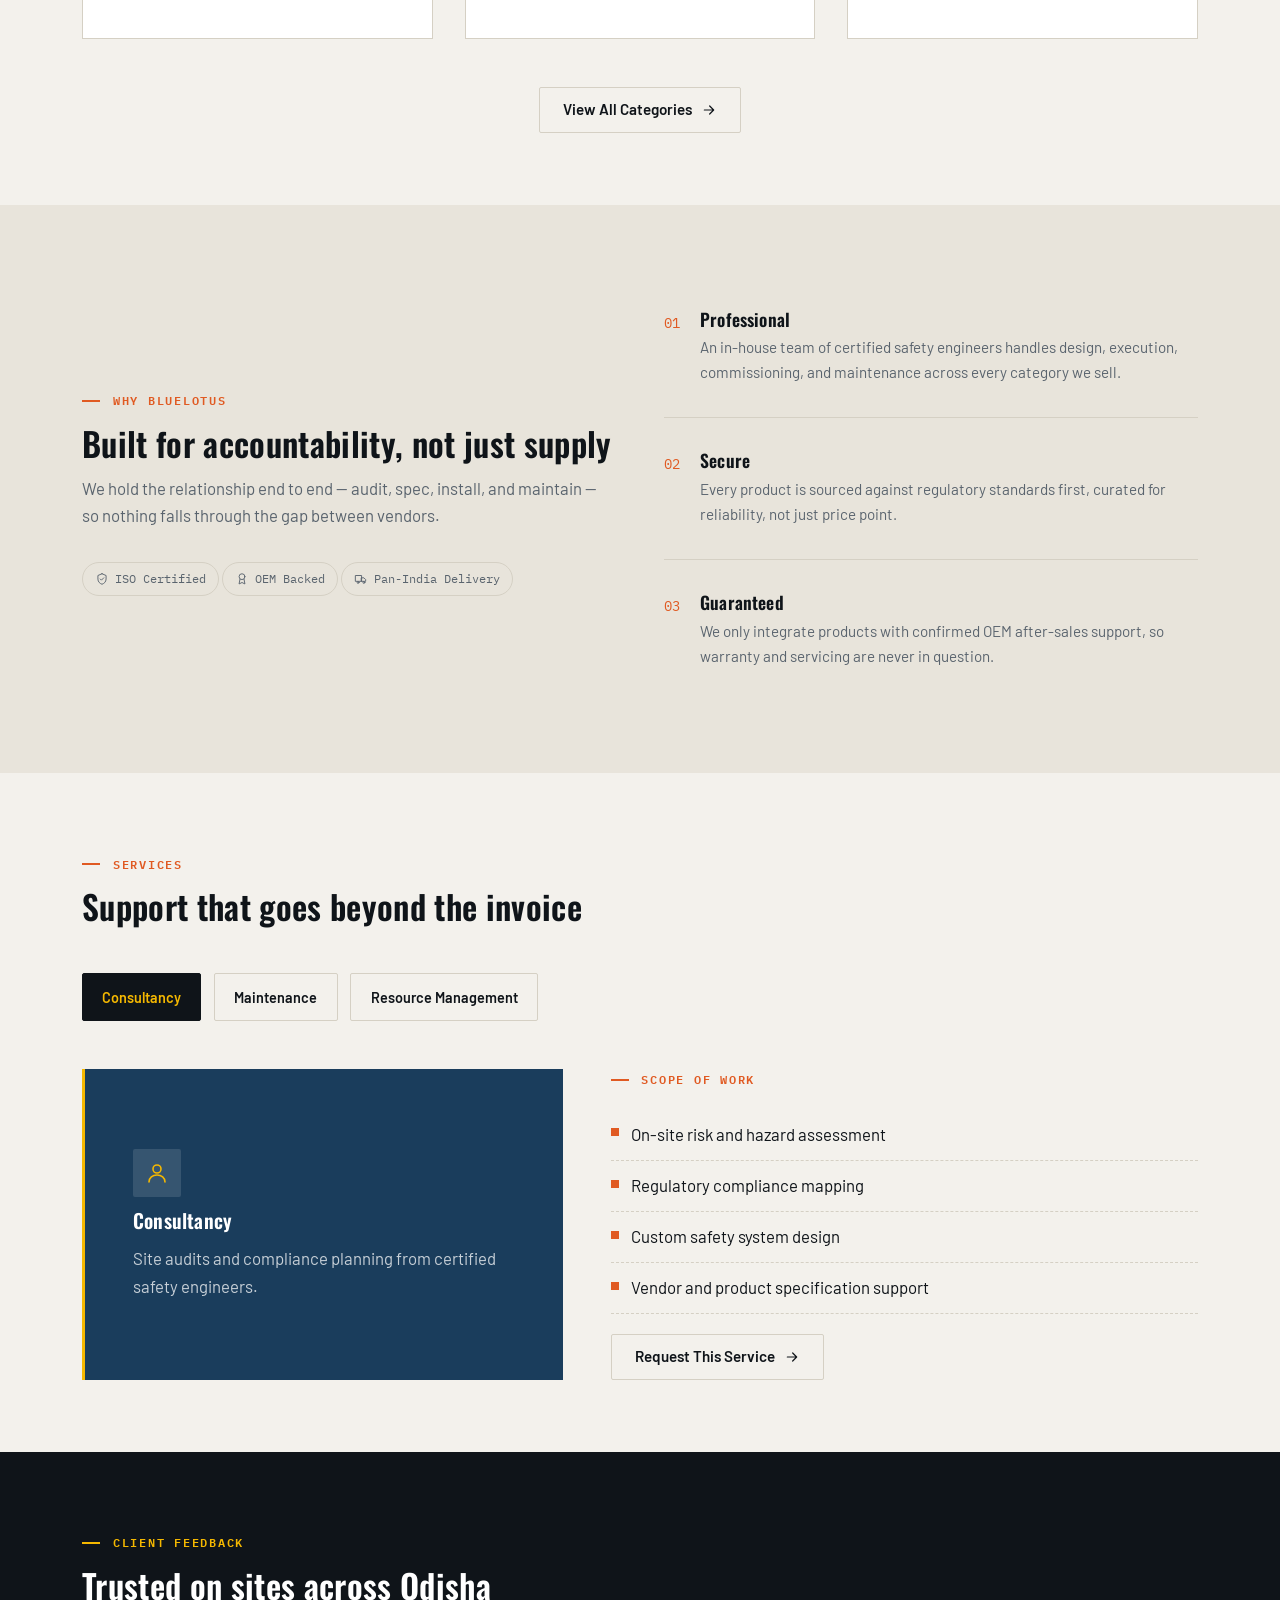
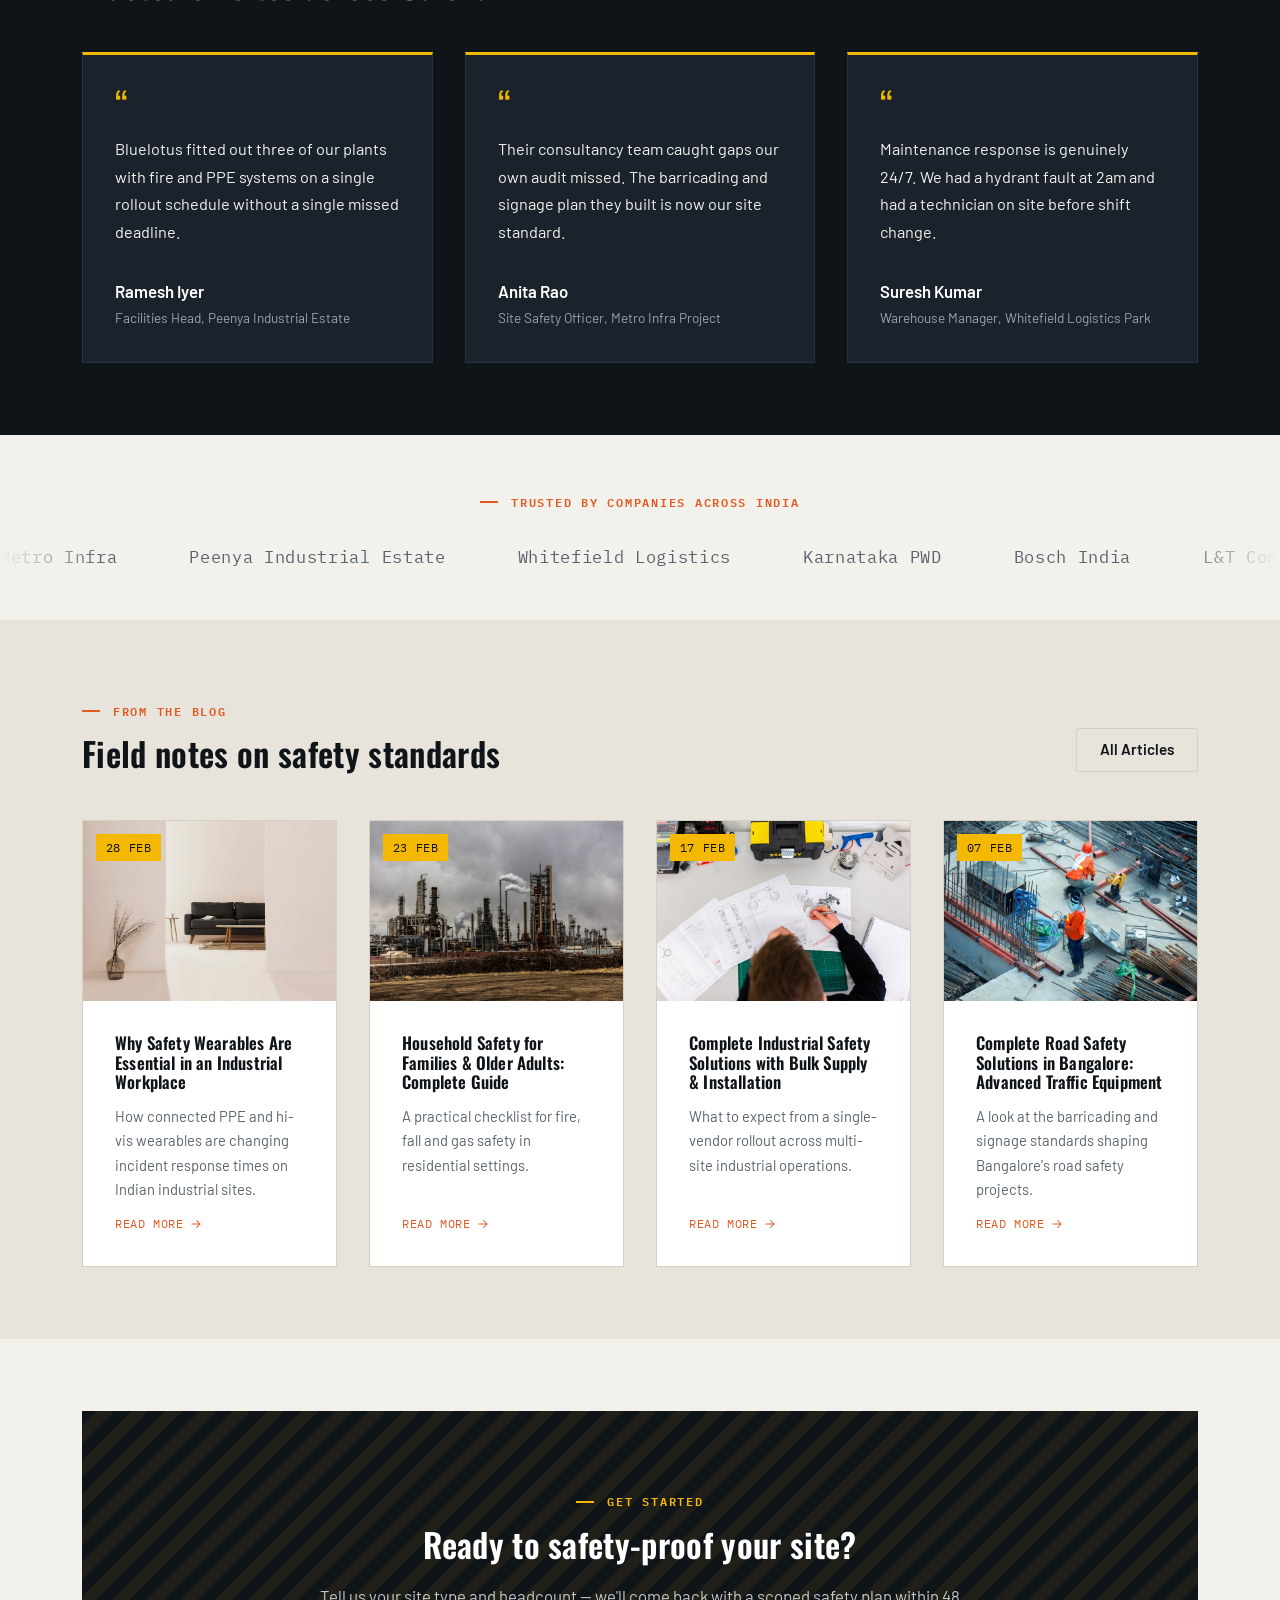
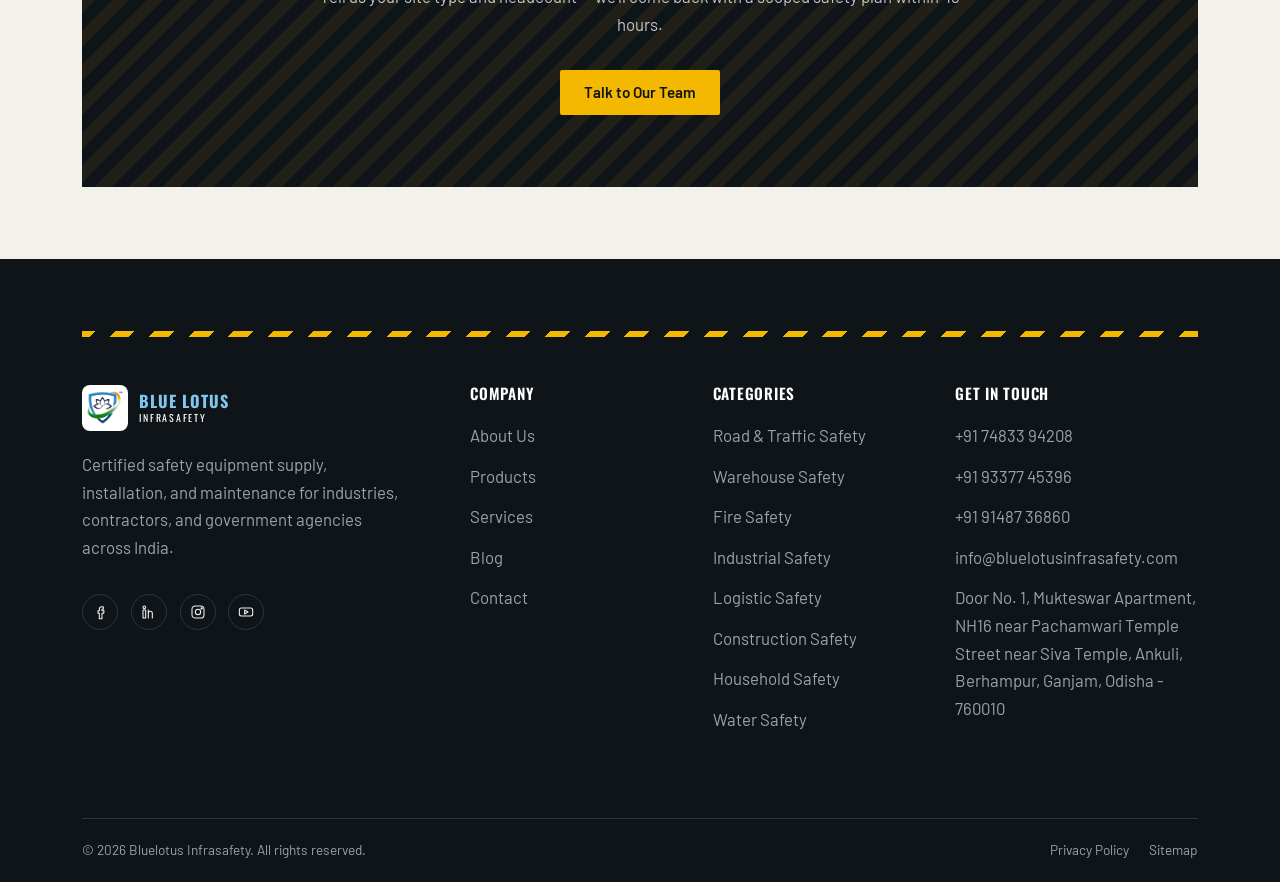
==== commit 10ee8125: "Update branding from Bluelotus Enterprises to Bluelotus Infrasafety across all HTML files, CSS, Java" ====
--- a/index.html
+++ b/index.html
@@ -1,19 +1,19 @@
 <!DOCTYPE html>
-<html lang="en" data-page-title="Home" data-page-desc="Certified fire, road, and industrial safety equipment supplier in Bangalore. End-to-end supply, installation, and maintenance for contractors, industries, and government agencies.">
+<html lang="en" data-page-title="Home" data-page-desc="Certified fire, road, and industrial safety equipment supplier in Berhampur, Odisha. End-to-end supply, installation, and maintenance for contractors, industries, and government agencies.">
 <head>
 <meta charset="UTF-8">
 <meta name="viewport" content="width=device-width, initial-scale=1.0">
-<title>Bluelotus Enterprises | Safety Equipment Supplier & Services in Bangalore</title>
-<meta name="description" content="Certified fire, road, and industrial safety equipment supplier in Bangalore. End-to-end supply, installation, and maintenance for contractors, industries, and government agencies.">
-<meta name="keywords" content="safety equipment supplier bangalore, industrial safety equipment, fire safety products, road safety equipment, PPE supplier india">
+<title>Bluelotus Infrasafety | Safety Equipment Supplier & Services in Berhampur, Odisha</title>
+<meta name="description" content="Certified fire, road, and industrial safety equipment supplier in Berhampur, Odisha. End-to-end supply, installation, and maintenance for contractors, industries, and government agencies.">
+<meta name="keywords" content="safety equipment supplier berhampur, industrial safety equipment odisha, fire safety products, road safety equipment, PPE supplier india">
 <meta name="robots" content="index, follow">
-<link rel="canonical" href="https://www.bluelotusafety.com/">
+<link rel="canonical" href="https://www.bluelotusinfrasafety.com/">
 <meta property="og:type" content="website">
-<meta property="og:title" content="Bluelotus Enterprises | Safety Equipment Supplier & Services in Bangalore">
-<meta property="og:description" content="Certified fire, road, and industrial safety equipment supplier in Bangalore.">
+<meta property="og:title" content="Bluelotus Infrasafety | Safety Equipment Supplier & Services in Berhampur, Odisha">
+<meta property="og:description" content="Certified fire, road, and industrial safety equipment supplier in Berhampur, Odisha.">
 <meta property="og:image" content="assets/img/og-cover.jpg">
 <meta name="twitter:card" content="summary_large_image">
-<link rel="icon" href="assets/img/favicon.svg" type="image/svg+xml">
+<link rel="icon" href="assets/img/logo.png" type="image/png">
 <link rel="preconnect" href="https://fonts.googleapis.com">
 <link rel="preconnect" href="https://fonts.gstatic.com" crossorigin>
 <link href="https://fonts.googleapis.com/css2?family=Oswald:wght@500;600;700&family=Barlow:wght@400;500;600;700&family=IBM+Plex+Mono:wght@400;500&display=swap" rel="stylesheet">
@@ -29,7 +29,7 @@
 <section class="hero">
   <div class="container hero-main">
     <div>
-      <span class="eyebrow eyebrow--light">Certified Safety Solutions · Bangalore</span>
+      <span class="eyebrow eyebrow--light">Certified Safety Solutions · Berhampur</span>
       <h1 class="hero-title mt-3">Protection engineered for <em>every worksite,</em> every day.</h1>
       <p class="hero-sub">We supply, install, and maintain fire, road, industrial, and household safety systems for contractors, industries, and government agencies across India.</p>
       <div class="hero-actions">
@@ -111,7 +111,7 @@
     <div class="section-head">
       <div data-reveal>
         <span class="eyebrow eyebrow--light">Client Feedback</span>
-        <h2 class="section-title">Trusted on sites across Karnataka</h2>
+        <h2 class="section-title">Trusted on sites across Odisha</h2>
       </div>
     </div>
     <div class="grid grid-3" data-render="testimonials"></div>
--- a/assets/css/tokens.css
+++ b/assets/css/tokens.css
@@ -35,7 +35,7 @@
   --space-7: 7rem;
 
   --radius: 2px;
-  --header-h: 76px;
+  --header-h: 72px;
   --container: 1180px;
 
   --shadow: 0 16px 40px rgba(15, 20, 25, 0.14);
--- a/assets/css/site.css
+++ b/assets/css/site.css
@@ -310,26 +310,53 @@
 
 .brand {
   display: flex;
+  align-items: center;
+  gap: 0.7rem;
+  z-index: 2;
+  flex-shrink: 0;
+  min-width: 0;
+}
+
+.brand-mark-wrap {
+  width: 46px;
+  height: 46px;
+  flex-shrink: 0;
+  display: flex;
+  align-items: center;
+  justify-content: center;
+  background: var(--white);
+  border-radius: 8px;
+  padding: 4px;
+}
+
+.brand-mark {
+  display: block;
+  width: 100%;
+  height: 100%;
+  object-fit: contain;
+}
+
+.brand-copy {
+  display: flex;
   flex-direction: column;
-  line-height: 1;
+  justify-content: center;
+  line-height: 1.05;
+}
+
+.brand-name {
   font-family: var(--font-display);
-  z-index: 2;
-}
-
-.brand-main {
-  font-size: 1.35rem;
   font-weight: 700;
-  color: var(--white);
-  letter-spacing: 0.02em;
-}
-
-.brand-accent {
-  margin-top: 4px;
-  font-family: var(--font-mono);
-  font-size: 0.6rem;
-  letter-spacing: 0.28em;
-  text-transform: uppercase;
-  color: var(--amber);
+  font-size: 1.02rem;
+  letter-spacing: 0.06em;
+  color: #7ec8f0;
+}
+
+.brand-sub {
+  margin-top: 3px;
+  font-family: var(--font-display);
+  font-size: 0.62rem;
+  letter-spacing: 0.18em;
+  color: var(--white);
 }
 
 .nav-actions {
@@ -1382,6 +1409,21 @@
     max-width: none;
   }
 
+  .brand-mark-wrap {
+    width: 40px;
+    height: 40px;
+    padding: 3px;
+  }
+
+  .brand-name {
+    font-size: 0.88rem;
+  }
+
+  .brand-sub {
+    font-size: 0.55rem;
+    letter-spacing: 0.12em;
+  }
+
   .media-frame--tall,
   .media-frame--mid,
   .media-frame--article {
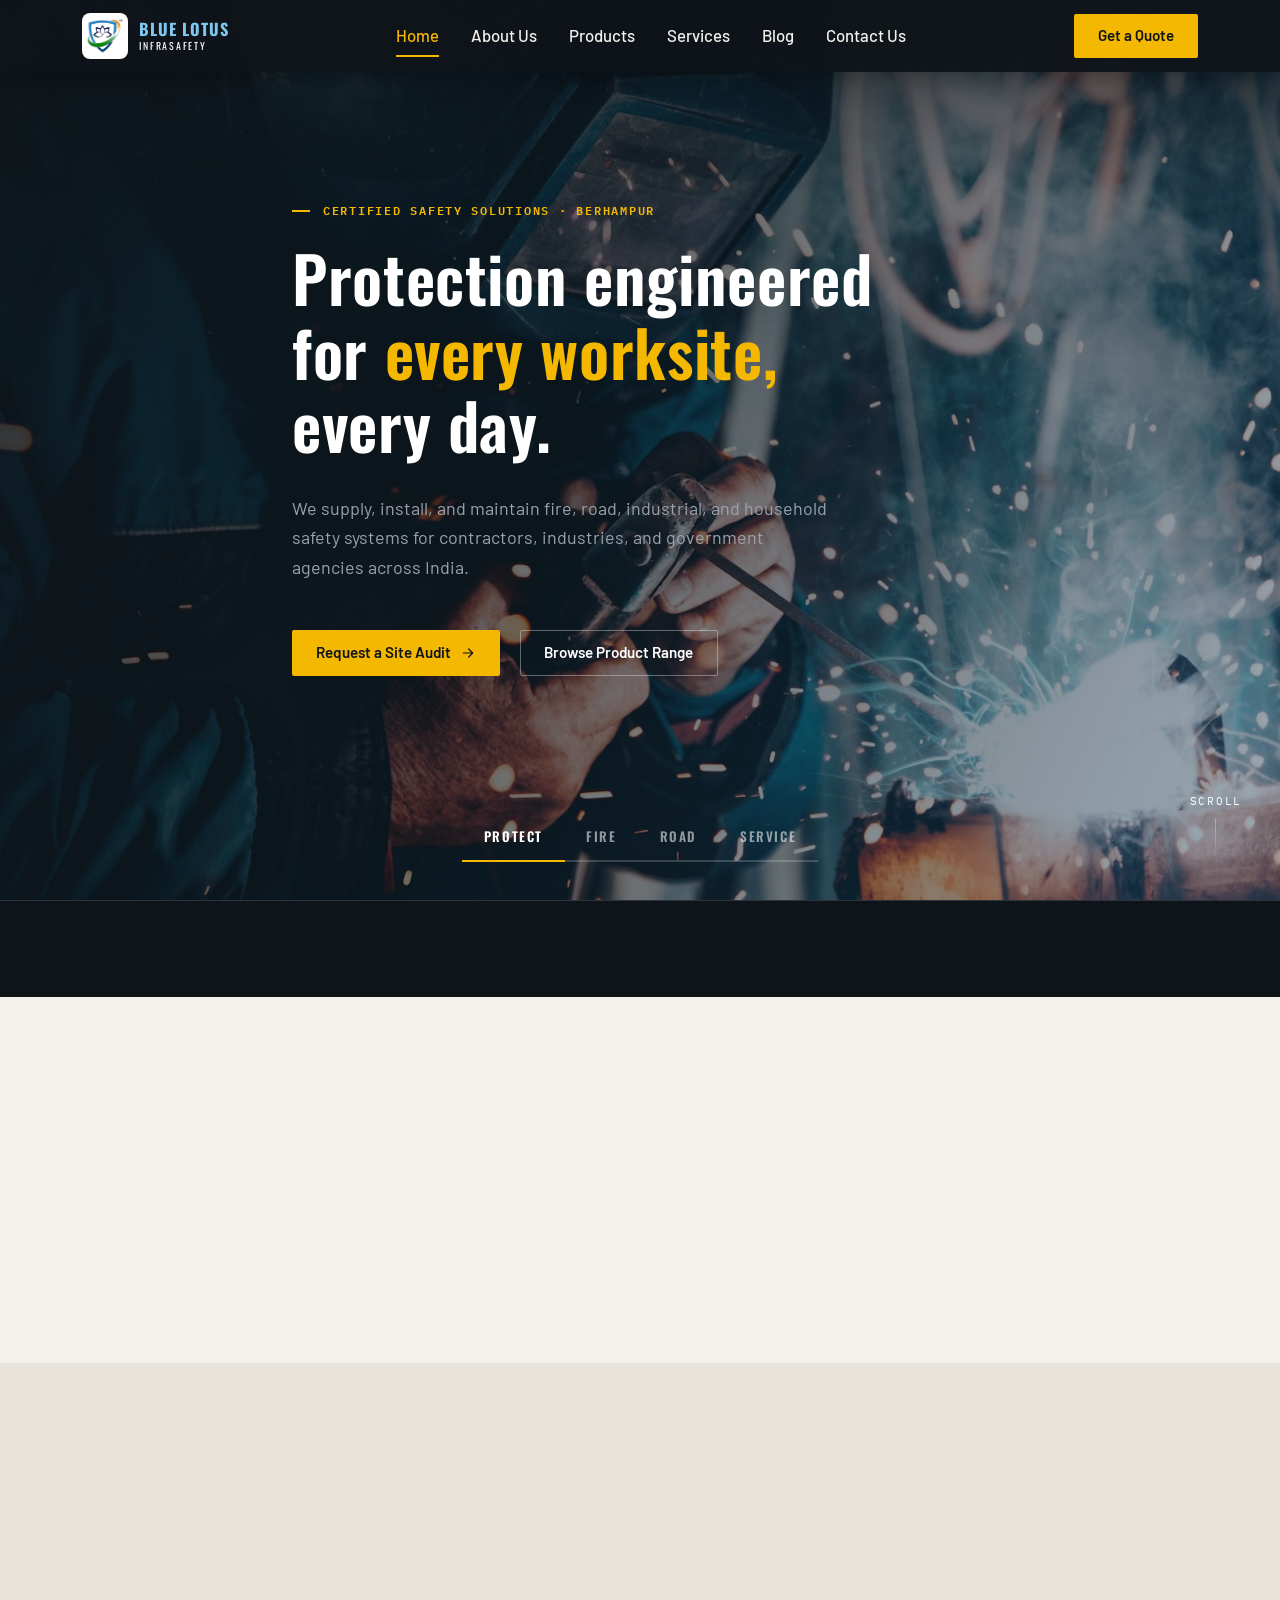
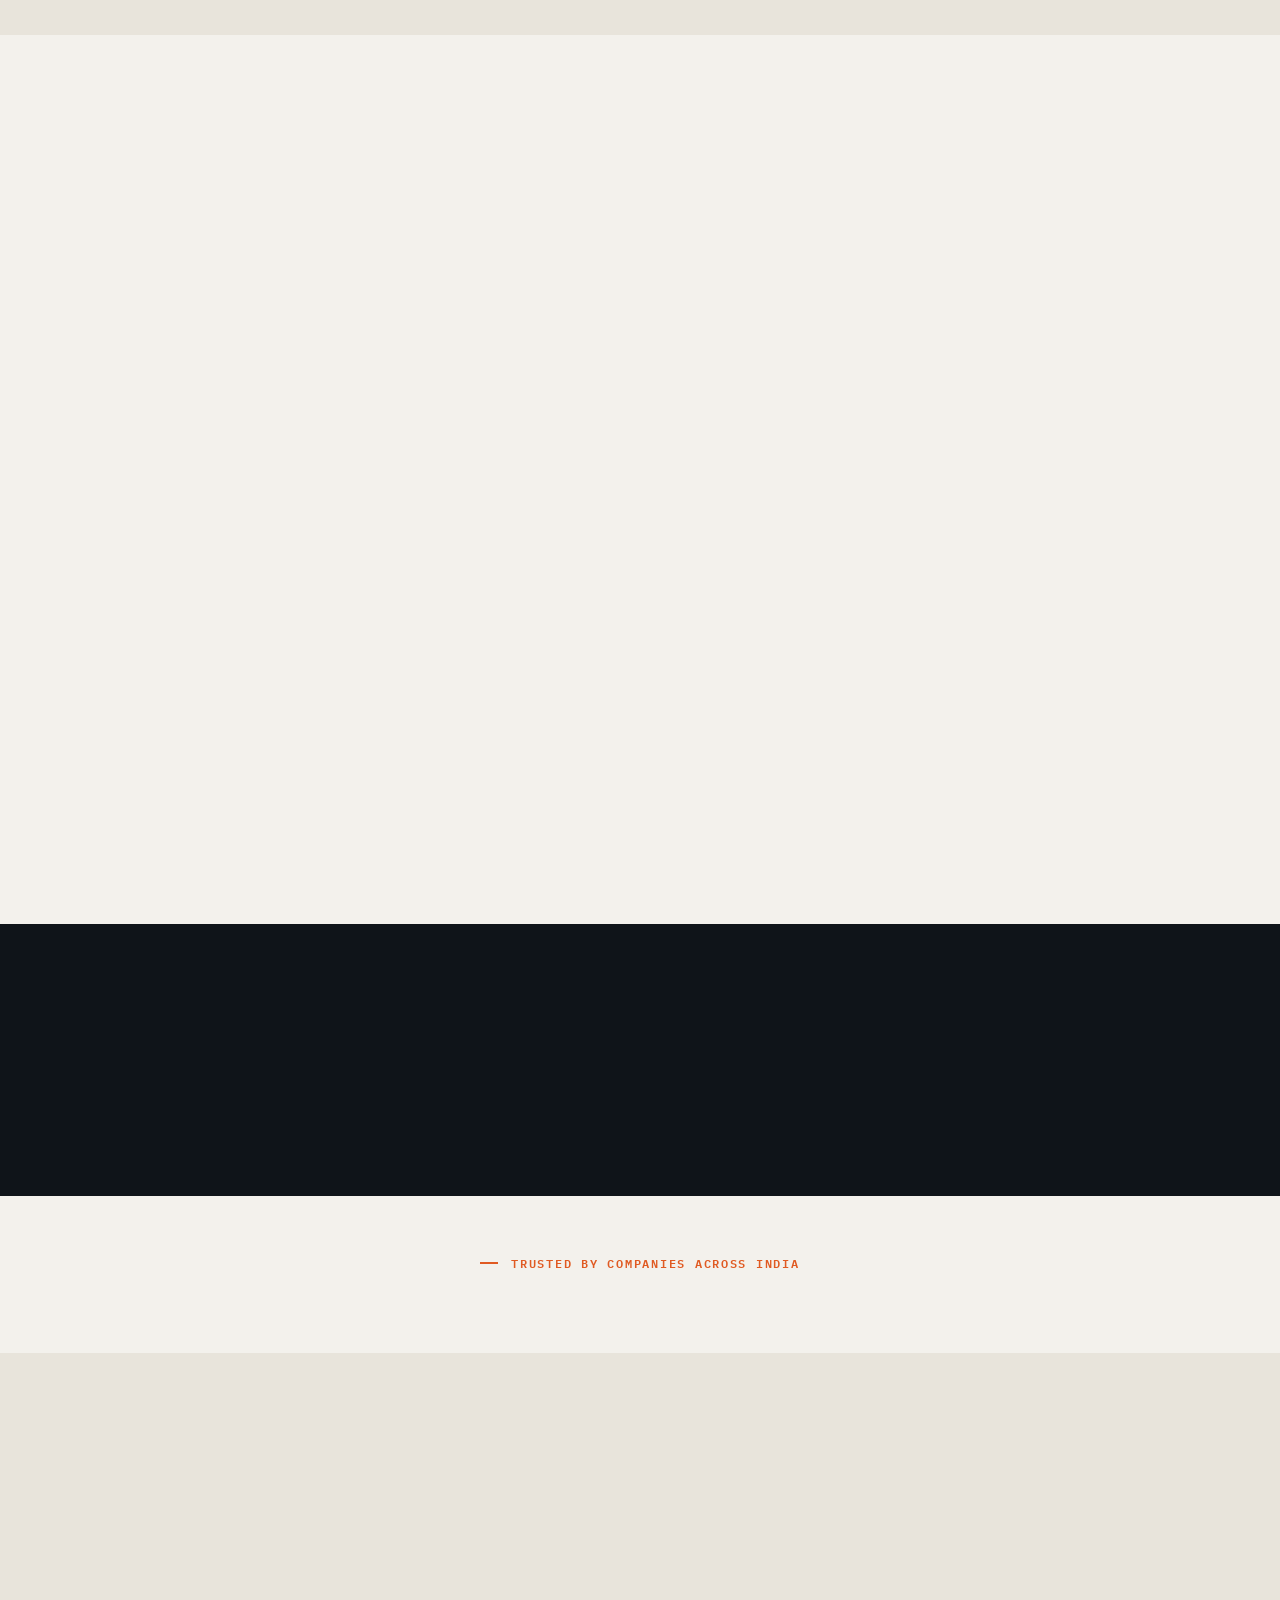
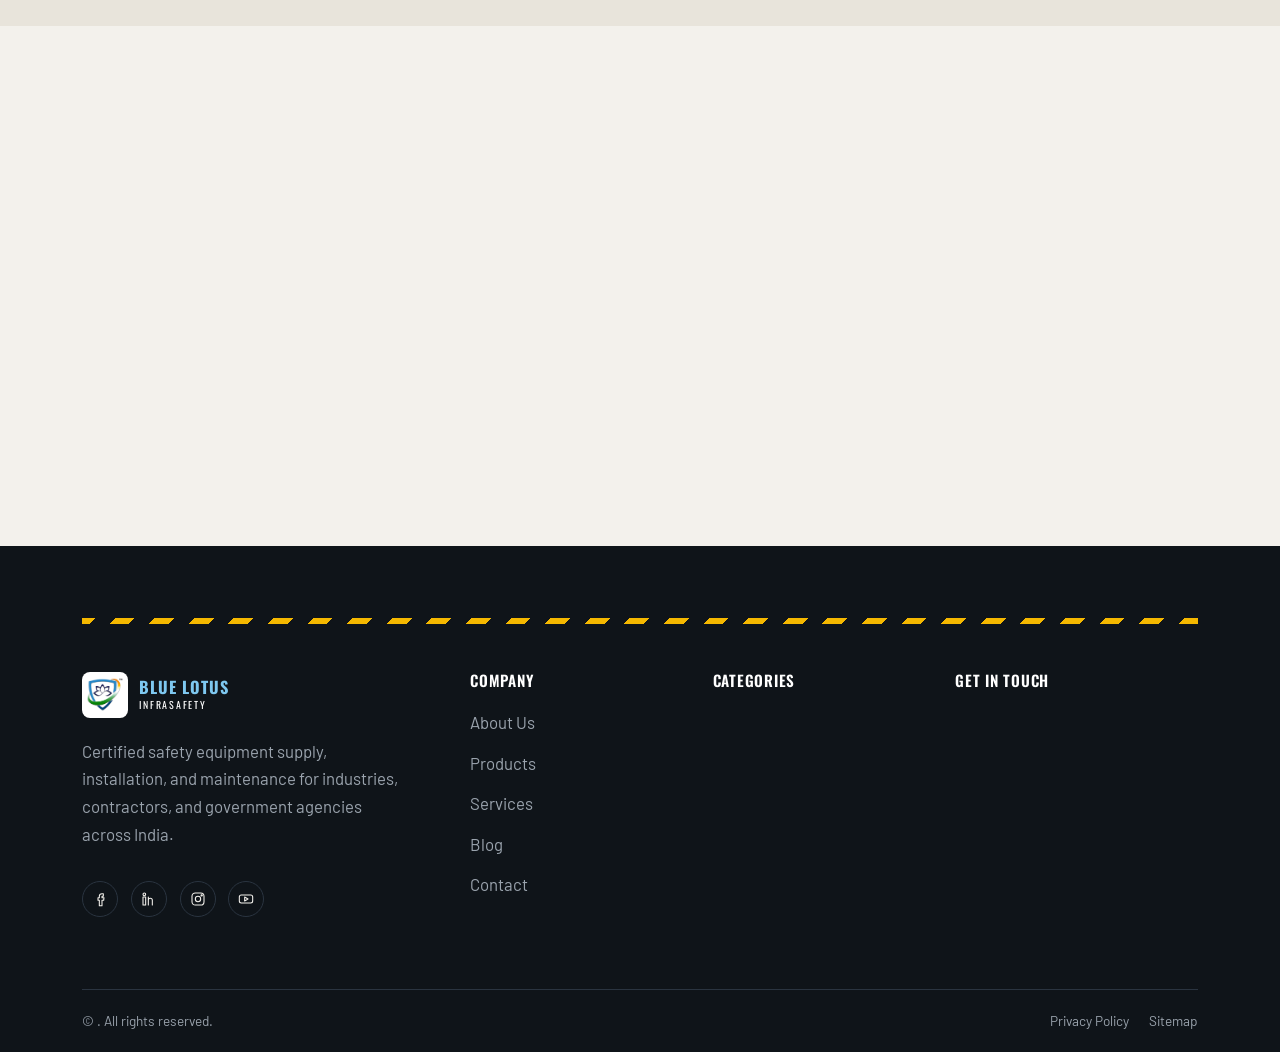
==== commit 197172eb: "Refactor website structure and content for improved navigation and user experience. Replaced the her" ====
--- a/index.html
+++ b/index.html
@@ -20,36 +20,74 @@
 <link rel="stylesheet" href="assets/css/tokens.css">
 <link rel="stylesheet" href="assets/css/site.css">
 </head>
-<body data-categories-limit="6" data-blog-limit="4">
+<body data-blog-limit="4" data-products-limit="12">
 <a class="skip-link" href="#main">Skip to content</a>
 <div data-site="header"></div>
 
 <main id="main">
 
-<section class="hero">
-  <div class="container hero-main">
-    <div>
-      <span class="eyebrow eyebrow--light">Certified Safety Solutions · Berhampur</span>
-      <h1 class="hero-title mt-3">Protection engineered for <em>every worksite,</em> every day.</h1>
-      <p class="hero-sub">We supply, install, and maintain fire, road, industrial, and household safety systems for contractors, industries, and government agencies across India.</p>
-      <div class="hero-actions">
-        <a href="contact.html" class="btn btn-primary">Request a Site Audit <svg width="16" height="16" aria-hidden="true"><use href="assets/img/sprite.svg#icon-arrow"></use></svg></a>
-        <a href="products.html" class="btn btn-ghost">Browse Product Range</a>
-      </div>
-    </div>
-    <div>
-      <div class="hero-plate">
-        <div class="hero-plate-row"><span class="hero-plate-label">Certified To</span><span class="hero-plate-value">IS / ISO</span></div>
-        <div class="hero-plate-row"><span class="hero-plate-label">Product Lines</span><span class="hero-plate-value">60+</span></div>
-        <div class="hero-plate-row"><span class="hero-plate-label">Sites Equipped</span><span class="hero-plate-value">4,200+</span></div>
-        <div class="hero-plate-row"><span class="hero-plate-label">Emergency Support</span><span class="hero-plate-value">24/7</span></div>
-      </div>
-    </div>
-  </div>
-  <div class="hero-stats">
-    <div class="container">
-      <div class="stats-grid" data-render="stats"></div>
-    </div>
+<section class="hero-carousel" id="heroCarousel">
+  <div class="hero-carousel-pin">
+    <div class="hero-slides">
+      <article class="hero-slide is-active" data-hero-index="0">
+        <div class="hero-slide-media" style="background-image:url('assets/img/hero.jpg')"></div>
+        <div class="container hero-slide-copy">
+          <span class="eyebrow eyebrow--light">Certified Safety Solutions · Berhampur</span>
+          <h1 class="hero-title">Protection engineered for <em>every worksite,</em> every day.</h1>
+          <p class="hero-sub">We supply, install, and maintain fire, road, industrial, and household safety systems for contractors, industries, and government agencies across India.</p>
+          <div class="hero-actions">
+            <a href="contact.html" class="btn btn-primary">Request a Site Audit <svg width="16" height="16" aria-hidden="true"><use href="assets/img/sprite.svg#icon-arrow"></use></svg></a>
+            <a href="products.html" class="btn btn-ghost">Browse Product Range</a>
+          </div>
+        </div>
+      </article>
+      <article class="hero-slide" data-hero-index="1">
+        <div class="hero-slide-media" style="background-image:url('assets/img/products.jpg')"></div>
+        <div class="container hero-slide-copy">
+          <span class="eyebrow eyebrow--light">Fire Safety</span>
+          <h1 class="hero-title">Contain fire <em>before</em> it reaches people.</h1>
+          <p class="hero-sub">Extinguishers, hydrants, and detection specified for Indian sites — installed and maintained by our own crews.</p>
+          <div class="hero-actions">
+            <a href="category.html?cat=fire-safety" class="btn btn-primary">Learn More <svg width="16" height="16" aria-hidden="true"><use href="assets/img/sprite.svg#icon-arrow"></use></svg></a>
+          </div>
+        </div>
+      </article>
+      <article class="hero-slide" data-hero-index="2">
+        <div class="hero-slide-media" style="background-image:url('assets/img/about.jpg')"></div>
+        <div class="container hero-slide-copy">
+          <span class="eyebrow eyebrow--light">Road &amp; Traffic Safety</span>
+          <h1 class="hero-title">Keep every lane and <em>work zone</em> under control.</h1>
+          <p class="hero-sub">Barricades, cones, signage, and crash protection built for highways, yards, and temporary site approaches.</p>
+          <div class="hero-actions">
+            <a href="category.html?cat=road-traffic-safety" class="btn btn-primary">Learn More <svg width="16" height="16" aria-hidden="true"><use href="assets/img/sprite.svg#icon-arrow"></use></svg></a>
+          </div>
+        </div>
+      </article>
+      <article class="hero-slide" data-hero-index="3">
+        <div class="hero-slide-media" style="background-image:url('assets/img/blog-1.jpg')"></div>
+        <div class="container hero-slide-copy">
+          <span class="eyebrow eyebrow--light">End-to-end Support</span>
+          <h1 class="hero-title">Audit, install, and <em>stay accountable.</em></h1>
+          <p class="hero-sub">Consultancy, installation, and 24/7 maintenance — one team past the invoice, not a chain of vendors.</p>
+          <div class="hero-actions">
+            <a href="services.html" class="btn btn-primary">Learn More <svg width="16" height="16" aria-hidden="true"><use href="assets/img/sprite.svg#icon-arrow"></use></svg></a>
+          </div>
+        </div>
+      </article>
+    </div>
+    <nav class="hero-carousel-nav" aria-label="Hero topics">
+      <button type="button" class="is-active" data-hero-goto="0"><span>Protect</span></button>
+      <button type="button" data-hero-goto="1"><span>Fire</span></button>
+      <button type="button" data-hero-goto="2"><span>Road</span></button>
+      <button type="button" data-hero-goto="3"><span>Service</span></button>
+    </nav>
+    <button type="button" class="hero-scroll-cue" data-hero-next>Scroll</button>
+  </div>
+</section>
+
+<section class="hero-stats hero-stats--after">
+  <div class="container">
+    <div class="stats-grid" data-render="stats"></div>
   </div>
 </section>
 
@@ -64,12 +102,25 @@
     </div>
     <div class="grid grid-3" data-render="categories"></div>
     <div class="text-center mt-5" data-reveal>
-      <a href="products.html" class="btn btn-outline">View All Categories <svg width="16" height="16" aria-hidden="true"><use href="assets/img/sprite.svg#icon-arrow"></use></svg></a>
+      <a href="products.html" class="btn btn-outline">View All Products <svg width="16" height="16" aria-hidden="true"><use href="assets/img/sprite.svg#icon-arrow"></use></svg></a>
     </div>
   </div>
 </section>
 
 <section class="section section--dim">
+  <div class="container">
+    <div class="section-head">
+      <div data-reveal>
+        <span class="eyebrow">Product Catalog</span>
+        <h2 class="section-title">Equipment stocked for live sites</h2>
+      </div>
+      <a href="products.html" class="btn btn-outline" data-reveal>Browse Full Range</a>
+    </div>
+    <div class="product-grid" data-render="products"></div>
+  </div>
+</section>
+
+<section class="section">
   <div class="container">
     <div class="grid grid-2 split">
       <div data-reveal>
@@ -159,7 +210,7 @@
 <div data-site="fabs"></div>
 
 <script src="https://code.jquery.com/jquery-3.7.1.min.js" integrity="sha256-/JqT3SQfawRcv/BIHPThkBvs0OEvtFFmqPF/lYI/Cxo=" crossorigin="anonymous"></script>
-<script src="config/site.config.js"></script>
+<script src="config/site.config.php"></script>
 <script src="assets/js/shell.js"></script>
 <script src="assets/js/render.js"></script>
 <script src="assets/js/app.js"></script>
--- a/assets/css/site.css
+++ b/assets/css/site.css
@@ -5,8 +5,9 @@
 }
 
 html {
-  scroll-behavior: smooth;
+  scroll-behavior: auto;
   scroll-padding-top: calc(var(--header-h) + 16px);
+  overflow-x: clip;
 }
 
 body {
@@ -17,7 +18,7 @@
   background: var(--paper);
   line-height: 1.65;
   -webkit-font-smoothing: antialiased;
-  overflow-x: hidden;
+  overflow-x: clip;
 }
 
 body.nav-locked {
@@ -124,6 +125,10 @@
   color: var(--white);
 }
 
+.section--ink .section-sub {
+  color: rgba(255, 255, 255, 0.72);
+}
+
 .section-head {
   display: flex;
   align-items: flex-end;
@@ -191,12 +196,6 @@
 
 .grid-4 {
   grid-template-columns: repeat(4, minmax(0, 1fr));
-}
-
-.stack {
-  display: flex;
-  flex-direction: column;
-  gap: var(--space-3);
 }
 
 .split {
@@ -450,18 +449,150 @@
   padding-top: calc(var(--header-h) + 56px);
 }
 
+.hero-carousel {
+  position: relative;
+  height: 100vh;
+  height: 100dvh;
+  color: var(--paper);
+}
+
+.hero-carousel-pin {
+  position: relative;
+  height: 100%;
+  overflow: hidden;
+}
+
+.hero-slides {
+  position: absolute;
+  inset: 0;
+}
+
+.hero-slide {
+  position: absolute;
+  inset: 0;
+  opacity: 0;
+  pointer-events: none;
+  transform: translate3d(0, 28px, 0);
+  transition: opacity 0.6s ease, transform 0.6s ease;
+}
+
+.hero-slide.is-active {
+  opacity: 1;
+  pointer-events: auto;
+  z-index: 2;
+  transform: none;
+}
+
+.hero-slide-media {
+  position: absolute;
+  inset: 0;
+  background: var(--ink-soft) center / cover no-repeat;
+}
+
+.hero-slide-media::after {
+  content: "";
+  position: absolute;
+  inset: 0;
+  background:
+    linear-gradient(180deg, rgba(15, 20, 25, 0.55) 0%, transparent 22%),
+    linear-gradient(115deg, rgba(15, 20, 25, 0.92) 0%, rgba(15, 20, 25, 0.62) 46%, rgba(26, 61, 92, 0.42) 100%);
+}
+
+.hero-slide-copy {
+  position: relative;
+  z-index: 1;
+  display: flex;
+  flex-direction: column;
+  justify-content: center;
+  height: 100%;
+  max-width: 760px;
+  padding-top: calc(var(--header-h) + 24px);
+  padding-bottom: 7.5rem;
+}
+
 .hero-main {
-  display: grid;
-  grid-template-columns: 1.2fr 0.8fr;
-  gap: var(--space-6);
-  align-items: center;
+  display: block;
+  max-width: 720px;
   padding-bottom: var(--space-6);
+}
+
+.hero-carousel-nav {
+  position: absolute;
+  left: 0;
+  right: 0;
+  bottom: 2.4rem;
+  z-index: 4;
+  display: flex;
+  justify-content: center;
+  flex-wrap: wrap;
+  gap: 0;
+  padding: 0 var(--space-4);
+}
+
+.hero-carousel-nav button {
+  appearance: none;
+  background: none;
+  border: 0;
+  border-bottom: 2px solid rgba(255, 255, 255, 0.18);
+  color: rgba(255, 255, 255, 0.55);
+  padding: 0.75rem 1.35rem;
+  font-family: var(--font-display);
+  font-size: 0.82rem;
+  font-weight: 600;
+  letter-spacing: 0.12em;
+  text-transform: uppercase;
+  cursor: pointer;
+  transition: color var(--fast), border-color var(--fast);
+}
+
+.hero-carousel-nav button.is-active,
+.hero-carousel-nav button:hover {
+  color: var(--white);
+  border-bottom-color: var(--amber);
+}
+
+.hero-scroll-cue {
+  position: absolute;
+  right: 2rem;
+  bottom: 2.35rem;
+  z-index: 4;
+  display: inline-flex;
+  flex-direction: column;
+  align-items: center;
+  gap: 0.55rem;
+  background: none;
+  border: 0;
+  color: var(--white);
+  font-family: var(--font-mono);
+  font-size: 0.68rem;
+  letter-spacing: 0.16em;
+  text-transform: uppercase;
+  cursor: pointer;
+}
+
+.hero-scroll-cue::after {
+  content: "";
+  width: 1px;
+  height: 42px;
+  background: linear-gradient(var(--amber), transparent);
+  animation: hero-scroll-line 1.6s var(--ease) infinite;
+}
+
+@keyframes hero-scroll-line {
+  0%,
+  100% { transform: scaleY(0.45); opacity: 0.4; }
+  50% { transform: scaleY(1); opacity: 1; }
 }
 
 .hero-title {
   font-size: var(--fs-hero);
   color: var(--white);
   max-width: 16ch;
+}
+
+.hero-slide-copy .hero-title {
+  margin-top: var(--space-3);
+  max-width: 18ch;
 }
 
 .hero-title em {
@@ -483,48 +614,15 @@
   gap: var(--space-3);
 }
 
-.hero-plate {
-  background: rgba(26, 34, 44, 0.88);
-  border: 1px solid var(--ink-line);
-  border-left: 3px solid var(--amber);
-  padding: var(--space-4);
-}
-
-.hero-plate-row {
-  display: flex;
-  justify-content: space-between;
-  align-items: baseline;
-  gap: var(--space-3);
-  padding: 0.9rem 0;
-  border-bottom: 1px solid var(--ink-line);
-}
-
-.hero-plate-row:last-child {
-  border-bottom: 0;
-  padding-bottom: 0;
-}
-
-.hero-plate-row:first-child {
-  padding-top: 0;
-}
-
-.hero-plate-label {
-  font-size: 0.8rem;
-  letter-spacing: 0.08em;
-  text-transform: uppercase;
-  color: var(--slate-light);
-}
-
-.hero-plate-value {
-  font-family: var(--font-mono);
-  font-size: 1.45rem;
-  color: var(--amber);
-}
-
 .hero-stats {
   border-top: 1px solid rgba(245, 184, 0, 0.28);
   background: rgba(0, 0, 0, 0.28);
   padding: var(--space-5) 0;
+}
+
+.hero-stats--after {
+  background: var(--ink);
+  border-top: 1px solid var(--ink-line);
 }
 
 .stats-grid {
@@ -570,6 +668,130 @@
 
 .section--ink .stat-plate .label {
   color: var(--slate-light);
+}
+
+.section--leaders {
+  background: var(--paper);
+}
+
+.section-head--center {
+  display: grid;
+  justify-items: center;
+  text-align: center;
+  margin-bottom: var(--space-5);
+}
+
+.section-head--center .section-title {
+  max-width: none;
+}
+
+.section-head--center .section-sub {
+  max-width: 36rem;
+}
+
+.leader-grid {
+  display: grid;
+  grid-template-columns: repeat(3, minmax(0, 1fr));
+  gap: var(--space-4);
+  align-items: stretch;
+}
+
+.leader-card {
+  display: flex;
+  flex-direction: column;
+  background: var(--white);
+  border: 1px solid var(--paper-line);
+  overflow: hidden;
+  box-shadow: 0 10px 28px rgba(15, 20, 25, 0.06);
+}
+
+.leader-photo {
+  position: relative;
+  height: 240px;
+  background: var(--paper-dim);
+  overflow: hidden;
+}
+
+.leader-photo img {
+  width: 100%;
+  height: 100%;
+  object-fit: cover;
+  object-position: center top;
+}
+
+.leader-fallback {
+  display: flex;
+  align-items: center;
+  justify-content: center;
+  width: 100%;
+  height: 100%;
+  font-family: var(--font-display);
+  font-size: 2.4rem;
+  letter-spacing: 0.08em;
+  color: var(--steel);
+  background: linear-gradient(160deg, #e8eef3, #d5dde4);
+}
+
+.leader-body {
+  display: flex;
+  flex-direction: column;
+  gap: 0.55rem;
+  padding: var(--space-4);
+  flex: 1;
+}
+
+.leader-body h3 {
+  font-size: 1.25rem;
+  line-height: 1.25;
+}
+
+.leader-role {
+  color: var(--orange);
+  font-weight: 600;
+  font-size: 0.95rem;
+}
+
+.leader-meta span {
+  display: block;
+  font-family: var(--font-mono);
+  font-size: 0.7rem;
+  letter-spacing: 0.08em;
+  text-transform: uppercase;
+  color: var(--slate);
+  margin-bottom: 0.2rem;
+}
+
+.leader-meta p,
+.leader-background {
+  color: var(--slate);
+  line-height: 1.6;
+  font-size: 0.95rem;
+}
+
+.leader-background {
+  margin-top: 0.25rem;
+}
+
+.leader-in {
+  margin-top: auto;
+  width: 36px;
+  height: 36px;
+  display: inline-flex;
+  align-items: center;
+  justify-content: center;
+  border-radius: 50%;
+  background: #0a66c2;
+  color: #fff;
+}
+
+.leader-in:hover {
+  background: #084d92;
+  color: #fff;
+}
+
+.leader-in svg {
+  width: 16px;
+  height: 16px;
 }
 
 .page-header {
@@ -982,8 +1204,161 @@
 }
 
 .media-frame--tall { height: 420px; }
-.media-frame--mid { height: 360px; }
 .media-frame--article { height: 300px; margin: var(--space-4) 0; }
+
+.section--flush {
+  padding: 0;
+}
+
+.bulk-quote {
+  display: grid;
+  grid-template-columns: 1.05fr 0.95fr;
+  min-height: 520px;
+  background: var(--ink);
+  color: var(--white);
+  overflow: hidden;
+}
+
+.bulk-quote-media {
+  position: relative;
+  min-height: 320px;
+  overflow: hidden;
+}
+
+.bulk-quote-media img {
+  width: 100%;
+  height: 100%;
+  object-fit: cover;
+  transform: scale(1.02);
+  transition: transform 1.1s var(--ease);
+}
+
+.bulk-quote.is-in .bulk-quote-media img,
+.bulk-quote:hover .bulk-quote-media img {
+  transform: scale(1.08);
+}
+
+.bulk-quote-media-shade {
+  position: absolute;
+  inset: 0;
+  background:
+    linear-gradient(90deg, transparent 40%, rgba(15, 20, 25, 0.55) 100%),
+    linear-gradient(0deg, rgba(15, 20, 25, 0.45), transparent 45%);
+  pointer-events: none;
+}
+
+.bulk-quote-mark {
+  position: absolute;
+  left: var(--space-4);
+  bottom: var(--space-4);
+  z-index: 1;
+  font-family: var(--font-mono);
+  font-size: 0.72rem;
+  letter-spacing: 0.14em;
+  text-transform: uppercase;
+  color: var(--ink);
+  background: var(--amber);
+  padding: 0.55rem 0.85rem;
+}
+
+.bulk-quote-copy {
+  display: flex;
+  flex-direction: column;
+  justify-content: center;
+  padding: clamp(2rem, 5vw, 4rem);
+  background:
+    radial-gradient(ellipse at 100% 0%, rgba(245, 184, 0, 0.16), transparent 45%),
+    linear-gradient(160deg, var(--ink-soft), var(--ink));
+  border-left: 1px solid var(--ink-line);
+}
+
+.bulk-quote-copy .section-title {
+  color: var(--white);
+  max-width: 14ch;
+  margin-top: var(--space-2);
+}
+
+.bulk-quote-lead {
+  margin-top: var(--space-3);
+  max-width: 38ch;
+  color: rgba(255, 255, 255, 0.78);
+  font-size: 1.05rem;
+  line-height: 1.7;
+}
+
+.bulk-quote-points {
+  margin-top: var(--space-4);
+  display: grid;
+  gap: 0.75rem;
+}
+
+.bulk-quote-points li {
+  position: relative;
+  padding-left: 1.35rem;
+  color: rgba(255, 255, 255, 0.88);
+  font-size: 0.98rem;
+  line-height: 1.45;
+}
+
+.bulk-quote-points li::before {
+  content: "";
+  position: absolute;
+  left: 0;
+  top: 0.55rem;
+  width: 0.55rem;
+  height: 0.55rem;
+  background: var(--amber);
+}
+
+.bulk-quote-actions {
+  display: flex;
+  flex-wrap: wrap;
+  gap: var(--space-2);
+  margin-top: var(--space-5);
+}
+
+.bulk-quote-actions .btn-primary {
+  animation: bulkPulse 2.8s var(--ease) infinite;
+}
+
+@keyframes bulkPulse {
+  0%, 100% { box-shadow: 0 0 0 0 rgba(245, 184, 0, 0.35); }
+  50% { box-shadow: 0 0 0 10px rgba(245, 184, 0, 0); }
+}
+
+@media (max-width: 991px) {
+  .bulk-quote {
+    grid-template-columns: 1fr;
+    min-height: 0;
+  }
+
+  .bulk-quote-media {
+    height: 280px;
+  }
+
+  .bulk-quote-media-shade {
+    background: linear-gradient(0deg, rgba(15, 20, 25, 0.55), transparent 50%);
+  }
+
+  .bulk-quote-copy {
+    border-left: 0;
+    border-top: 1px solid var(--ink-line);
+  }
+
+  .bulk-quote-copy .section-title {
+    max-width: none;
+  }
+}
+
+@media (prefers-reduced-motion: reduce) {
+  .bulk-quote-actions .btn-primary {
+    animation: none;
+  }
+
+  .bulk-quote-media img {
+    transition: none;
+  }
+}
 
 .cta-banner {
   position: relative;
@@ -1065,18 +1440,6 @@
   grid-column: 1 / -1;
 }
 
-.newsletter-row {
-  display: flex;
-  flex-wrap: wrap;
-  justify-content: center;
-  gap: var(--space-2);
-  margin-top: var(--space-4);
-}
-
-.newsletter-row .form-control {
-  max-width: 320px;
-}
-
 .contact-card {
   display: grid;
   grid-template-columns: auto 1fr;
@@ -1106,13 +1469,23 @@
   font-size: 0.92rem;
 }
 
+.map-section {
+  position: relative;
+  width: 100%;
+  height: 100vh;
+  min-height: 480px;
+  margin: 0;
+  padding: 0;
+  overflow: hidden;
+  background: var(--ink-soft);
+}
+
 .map-frame {
   display: block;
   width: 100%;
-  height: 360px;
+  height: 100%;
   border: 0;
   background: var(--paper-dim);
-  border-left: 3px solid var(--amber);
 }
 
 .article-body {
@@ -1238,6 +1611,12 @@
 .whatsapp-fab:hover {
   transform: scale(1.06);
   color: var(--white);
+}
+
+body.is-in-hero .whatsapp-fab,
+body.is-in-hero .back-to-top {
+  opacity: 0;
+  pointer-events: none;
 }
 
 .whatsapp-fab svg {
@@ -1383,25 +1762,47 @@
   .service-panel.is-active,
   .footer-grid,
   .split,
-  .article-layout {
+  .article-layout,
+  .catalog-layout,
+  .product-layout {
     grid-template-columns: 1fr;
   }
 
   .grid-3,
-  .grid-4 {
+  .grid-4,
+  .leader-grid {
     grid-template-columns: repeat(2, minmax(0, 1fr));
   }
 
   .stats-grid {
     grid-template-columns: repeat(2, minmax(0, 1fr));
   }
+
+  .product-grid {
+    grid-template-columns: repeat(2, minmax(0, 1fr));
+  }
 }
 
 @media (max-width: 640px) {
+  .hero-carousel-nav button {
+    padding: 0.65rem 0.7rem;
+    font-size: 0.72rem;
+    letter-spacing: 0.08em;
+  }
+
+  .hero-scroll-cue {
+    display: none;
+  }
+
+  .hero-slide-copy {
+    padding-bottom: 6.5rem;
+  }
+
   .grid-2,
   .grid-3,
   .grid-4,
-  .form-grid {
+  .form-grid,
+  .leader-grid {
     grid-template-columns: 1fr;
   }
 
@@ -1425,9 +1826,681 @@
   }
 
   .media-frame--tall,
-  .media-frame--mid,
   .media-frame--article {
     height: 220px;
+  }
+
+  .catalog-layout,
+  .product-layout {
+    grid-template-columns: 1fr;
+  }
+
+  .product-stage {
+    min-height: 240px;
+  }
+}
+
+.page-header--slim {
+  padding-bottom: var(--space-3);
+}
+
+.section--product {
+  padding-top: var(--space-4);
+}
+
+.btn-wa {
+  background: #1fa855;
+  color: var(--white);
+  border-color: #1fa855;
+}
+
+.btn-wa:hover {
+  background: #188a45;
+  border-color: #188a45;
+  color: var(--white);
+}
+
+.catalog-layout {
+  display: grid;
+  grid-template-columns: 1.55fr 0.7fr;
+  gap: var(--space-5);
+  align-items: start;
+}
+
+.catalog-lead {
+  font-size: 1.08rem;
+  line-height: 1.75;
+  color: var(--slate);
+  max-width: 62ch;
+}
+
+.buyer-panel {
+  padding: var(--space-4);
+  background:
+    linear-gradient(135deg, rgba(245, 184, 0, 0.12), transparent 55%),
+    var(--white);
+  border: 1px solid var(--paper-line);
+  border-left: 4px solid var(--amber);
+}
+
+.buyer-title {
+  font-family: var(--font-display);
+  font-size: 1.35rem;
+  font-weight: 600;
+}
+
+.buyer-panel p {
+  color: var(--slate);
+  line-height: 1.7;
+}
+
+.section-title--sm {
+  font-size: clamp(1.35rem, 2vw, 1.7rem);
+}
+
+.use-case-grid {
+  display: grid;
+  gap: var(--space-3);
+}
+
+.use-case {
+  display: grid;
+  grid-template-columns: auto 1fr;
+  gap: var(--space-3);
+  padding: var(--space-3) var(--space-4);
+  background: var(--white);
+  border: 1px solid var(--paper-line);
+  transition: border-color var(--fast), transform var(--med) var(--ease);
+}
+
+.use-case:hover {
+  border-color: var(--amber);
+  transform: translateX(4px);
+}
+
+.use-case h3 {
+  font-size: 1.05rem;
+  margin-bottom: 0.35rem;
+}
+
+.use-case p {
+  color: var(--slate);
+  font-size: 0.95rem;
+  line-height: 1.65;
+}
+
+.catalog-side {
+  position: sticky;
+  top: calc(var(--header-h) + 1rem);
+}
+
+.side-card {
+  background: var(--white);
+  border: 1px solid var(--paper-line);
+  border-top: 3px solid var(--amber);
+  padding: var(--space-4);
+  box-shadow: 0 10px 28px rgba(15, 20, 25, 0.06);
+}
+
+.side-card--accent {
+  background:
+    linear-gradient(160deg, var(--ink) 0%, var(--ink-soft) 100%);
+  border-color: var(--ink-line);
+  border-top-color: var(--amber);
+  color: var(--white);
+}
+
+.side-card--accent .eyebrow {
+  color: var(--amber);
+}
+
+.side-card--accent h3 {
+  color: var(--white);
+}
+
+.side-card--accent p {
+  color: rgba(255, 255, 255, 0.78);
+}
+
+.side-card h3 {
+  font-size: 1.2rem;
+}
+
+.side-card p {
+  color: var(--slate);
+  font-size: 0.95rem;
+}
+
+.side-card .btn {
+  width: 100%;
+}
+
+.side-links li {
+  border-bottom: 1px solid var(--paper-line);
+}
+
+.side-links a {
+  display: block;
+  padding: 0.7rem 0;
+  font-size: 0.92rem;
+  color: var(--ink);
+}
+
+.side-links a:hover {
+  color: var(--orange);
+}
+
+.product-grid {
+  display: grid;
+  grid-template-columns: repeat(4, minmax(0, 1fr));
+  gap: var(--space-4);
+}
+
+.catalog-toolbar {
+  display: grid;
+  gap: var(--space-3);
+  margin-bottom: var(--space-4);
+}
+
+.catalog-filters {
+  display: flex;
+  flex-wrap: wrap;
+  gap: 0.5rem;
+}
+
+.filter-chip {
+  display: inline-flex;
+  align-items: center;
+  padding: 0.4rem 0.75rem;
+  border: 1px solid var(--paper-line);
+  background: var(--white);
+  color: var(--ink);
+  font-size: 0.85rem;
+  font-weight: 600;
+}
+
+.filter-chip:hover,
+.filter-chip.is-active {
+  border-color: var(--orange);
+  color: var(--orange);
+  background: rgba(224, 90, 34, 0.06);
+}
+
+.pagination-wrap {
+  margin-top: var(--space-5);
+}
+
+.pagination ul {
+  display: flex;
+  flex-wrap: wrap;
+  gap: 0.45rem;
+  justify-content: center;
+  align-items: center;
+}
+
+.pagination-btn {
+  display: inline-flex;
+  align-items: center;
+  justify-content: center;
+  min-width: 2.4rem;
+  height: 2.4rem;
+  padding: 0 0.7rem;
+  border: 1px solid var(--paper-line);
+  background: var(--white);
+  color: var(--ink);
+  font-family: var(--font-mono);
+  font-size: 0.85rem;
+  transition: border-color var(--fast), background var(--fast), color var(--fast);
+}
+
+.pagination-btn:hover {
+  border-color: var(--amber);
+  color: var(--orange);
+}
+
+.pagination-btn.is-active {
+  background: var(--ink);
+  border-color: var(--ink);
+  color: var(--amber);
+}
+
+.pagination-btn.is-disabled {
+  opacity: 0.4;
+  pointer-events: none;
+}
+
+.pagination-ellipsis {
+  display: inline-flex;
+  min-width: 1.5rem;
+  justify-content: center;
+  color: var(--slate);
+}
+
+.section--dim .pagination-btn {
+  background: var(--paper);
+}
+
+.product-card {
+  display: flex;
+  flex-direction: column;
+  height: 100%;
+  background: var(--white);
+  border: 1px solid var(--paper-line);
+  overflow: hidden;
+  color: inherit;
+  transition: transform var(--med) var(--ease), box-shadow var(--med) var(--ease), border-color var(--med);
+}
+
+.product-card:hover {
+  transform: translateY(-6px);
+  box-shadow: var(--shadow);
+  border-color: var(--amber);
+}
+
+.product-card-media {
+  display: block;
+  position: relative;
+  height: 190px;
+  overflow: hidden;
+  background: var(--white);
+}
+
+.product-card-media img {
+  width: 100%;
+  height: 100%;
+  object-fit: contain;
+  object-position: center;
+  padding: 0.85rem;
+  transition: transform var(--med) var(--ease);
+}
+
+.product-card:hover .product-card-media img {
+  transform: scale(1.04);
+}
+
+.product-card-body {
+  display: flex;
+  flex-direction: column;
+  gap: 0.55rem;
+  padding: var(--space-3);
+  flex: 1;
+}
+
+.product-card-body strong {
+  font-family: var(--font-display);
+  font-size: 1.08rem;
+  font-weight: 600;
+  letter-spacing: 0.01em;
+}
+
+.product-card-body em {
+  font-style: normal;
+  color: var(--slate);
+  font-size: 0.9rem;
+  line-height: 1.5;
+  flex: 1;
+}
+
+.faq-list {
+  display: grid;
+  gap: var(--space-2);
+  max-width: 860px;
+}
+
+.faq-item {
+  background: var(--white);
+  border: 1px solid var(--paper-line);
+  padding: 0 var(--space-3);
+  transition: border-color var(--fast);
+}
+
+.faq-item[open] {
+  border-color: var(--amber);
+}
+
+.faq-item summary {
+  cursor: pointer;
+  list-style: none;
+  padding: var(--space-3) 0;
+  font-weight: 600;
+  font-size: 1rem;
+  position: relative;
+  padding-right: 1.5rem;
+}
+
+.faq-item summary::-webkit-details-marker {
+  display: none;
+}
+
+.faq-item summary::after {
+  content: "+";
+  position: absolute;
+  right: 0;
+  top: 50%;
+  transform: translateY(-50%);
+  color: var(--orange);
+  font-size: 1.2rem;
+}
+
+.faq-item[open] summary::after {
+  content: "–";
+}
+
+.faq-item p {
+  color: var(--slate);
+  padding-bottom: var(--space-3);
+  line-height: 1.7;
+}
+
+.product-layout {
+  display: grid;
+  grid-template-columns: 1.15fr 0.85fr;
+  gap: var(--space-5);
+  align-items: start;
+}
+
+.product-gallery {
+  display: grid;
+  gap: var(--space-3);
+}
+
+.product-stage {
+  position: relative;
+  display: flex;
+  align-items: center;
+  justify-content: center;
+  background: var(--white);
+  border: 1px solid var(--paper-line);
+  aspect-ratio: 1 / 1;
+  max-height: 560px;
+  min-height: 360px;
+  overflow: hidden;
+}
+
+.product-stage img {
+  width: 100%;
+  height: 100%;
+  object-fit: contain;
+  object-position: center;
+  padding: 1.5rem;
+  transition: opacity var(--fast);
+}
+
+.product-thumbs {
+  display: flex;
+  flex-wrap: wrap;
+  gap: var(--space-2);
+}
+
+.product-thumb {
+  border: 1px solid var(--paper-line);
+  padding: 0;
+  background: var(--white);
+  width: 88px;
+  height: 88px;
+  overflow: hidden;
+  cursor: pointer;
+  transition: border-color var(--fast), transform var(--fast);
+}
+
+.product-thumb img {
+  width: 100%;
+  height: 100%;
+  object-fit: contain;
+  object-position: center;
+  padding: 8px;
+}
+
+.product-thumb.is-active,
+.product-thumb:hover {
+  border-color: var(--amber);
+  transform: translateY(-2px);
+}
+
+.product-info {
+  position: sticky;
+  top: calc(var(--header-h) + 1rem);
+  padding: var(--space-4);
+  background: var(--white);
+  border: 1px solid var(--paper-line);
+  box-shadow: 0 14px 36px rgba(15, 20, 25, 0.07);
+}
+
+.product-info .product-name,
+.product-name {
+  font-family: var(--font-display);
+  font-size: clamp(1.75rem, 2.6vw, 2.35rem);
+  font-weight: 700;
+  margin-top: var(--space-2);
+  letter-spacing: 0.01em;
+  line-height: 1.15;
+}
+
+.product-lead {
+  margin-top: var(--space-3);
+  font-size: 1.1rem;
+  color: var(--ink);
+  font-weight: 500;
+  line-height: 1.55;
+}
+
+.product-body {
+  margin-top: var(--space-3);
+  color: var(--slate);
+  line-height: 1.75;
+}
+
+.product-meta {
+  display: grid;
+  gap: var(--space-3);
+  margin-top: var(--space-4);
+  padding: var(--space-3) 0;
+  border-top: 1px solid var(--paper-line);
+  border-bottom: 1px solid var(--paper-line);
+}
+
+.meta-label {
+  display: block;
+  font-family: var(--font-mono);
+  font-size: 0.72rem;
+  letter-spacing: 0.08em;
+  text-transform: uppercase;
+  color: var(--slate);
+  margin-bottom: 0.45rem;
+}
+
+.meta-pill {
+  display: inline-flex;
+  padding: 0.35rem 0.7rem;
+  background: var(--paper-dim);
+  border: 1px solid var(--paper-line);
+  font-size: 0.88rem;
+  color: var(--ink);
+}
+
+.meta-pill:hover {
+  border-color: var(--orange);
+  color: var(--orange);
+}
+
+.tag-row {
+  display: flex;
+  flex-wrap: wrap;
+  gap: 0.45rem;
+}
+
+.tag {
+  display: inline-flex;
+  padding: 0.3rem 0.65rem;
+  background: rgba(224, 90, 34, 0.08);
+  color: var(--orange);
+  font-size: 0.78rem;
+  font-family: var(--font-mono);
+}
+
+.product-spec {
+  margin-top: var(--space-4);
+}
+
+.feature-checks {
+  margin-top: var(--space-2);
+  display: grid;
+  gap: 0.55rem;
+}
+
+.feature-checks li {
+  display: flex;
+  gap: 0.65rem;
+  align-items: flex-start;
+  color: var(--ink);
+  font-size: 0.95rem;
+}
+
+.feature-checks li::before {
+  content: "";
+  width: 8px;
+  height: 8px;
+  margin-top: 0.45rem;
+  flex-shrink: 0;
+  background: var(--amber);
+}
+
+.product-actions {
+  display: flex;
+  flex-wrap: wrap;
+  gap: var(--space-2);
+  margin-top: var(--space-4);
+}
+
+.product-actions .btn-wa {
+  display: inline-flex;
+  align-items: center;
+  gap: 0.5rem;
+}
+
+.product-share {
+  margin-top: var(--space-4);
+  padding-top: var(--space-3);
+  border-top: 1px solid var(--paper-line);
+}
+
+.share-row {
+  display: flex;
+  flex-wrap: wrap;
+  gap: 0.55rem;
+  margin-top: 0.55rem;
+}
+
+.share-btn {
+  display: inline-flex;
+  align-items: center;
+  gap: 0.4rem;
+  padding: 0.45rem 0.75rem;
+  border: 1px solid var(--paper-line);
+  background: var(--paper-dim);
+  color: var(--ink);
+  font-size: 0.82rem;
+  font-weight: 600;
+  transition: border-color var(--fast), background var(--fast), color var(--fast), transform var(--fast);
+}
+
+.share-btn:hover {
+  transform: translateY(-2px);
+  border-color: var(--amber);
+  color: var(--ink);
+}
+
+.share-btn svg {
+  display: block;
+  flex-shrink: 0;
+}
+
+.share-btn--wa:hover {
+  background: rgba(31, 168, 85, 0.12);
+  border-color: #1fa855;
+  color: #188a45;
+}
+
+.share-btn--fb:hover {
+  background: rgba(24, 119, 242, 0.1);
+  border-color: #1877f2;
+  color: #1877f2;
+}
+
+.share-btn--li:hover {
+  background: rgba(10, 102, 194, 0.1);
+  border-color: #0a66c2;
+  color: #0a66c2;
+}
+
+.share-btn--mail:hover {
+  background: rgba(224, 90, 34, 0.1);
+  border-color: var(--orange);
+  color: var(--orange);
+}
+
+.product-help {
+  margin-top: var(--space-4);
+  padding: var(--space-3);
+  background:
+    linear-gradient(135deg, rgba(245, 184, 0, 0.12), transparent 55%),
+    var(--paper-dim);
+  border-left: 3px solid var(--amber);
+  display: flex;
+  flex-wrap: wrap;
+  align-items: center;
+  justify-content: space-between;
+  gap: var(--space-3);
+  font-size: 0.92rem;
+}
+
+.product-help > div {
+  display: grid;
+  gap: 0.35rem;
+}
+
+.product-help a:not(.btn) {
+  color: var(--orange);
+  font-weight: 600;
+}
+
+.btn-sm {
+  padding: 0.45rem 0.85rem;
+  font-size: 0.88rem;
+}
+
+@media (max-width: 991px) {
+  .catalog-side,
+  .product-info {
+    position: static;
+  }
+
+  .product-stage {
+    max-height: none;
+    min-height: 280px;
+  }
+}
+
+@media (max-width: 640px) {
+  .product-grid {
+    grid-template-columns: 1fr 1fr;
+  }
+
+  .product-actions .btn {
+    width: 100%;
+  }
+
+  .product-info {
+    padding: var(--space-3);
+  }
+
+  .product-stage {
+    min-height: 240px;
+    aspect-ratio: 4 / 3;
+  }
+
+  .product-stage img {
+    padding: 1rem;
   }
 }
 
@@ -1444,4 +2517,13 @@
     opacity: 1;
     transform: none;
   }
-}
+
+  .hero-slide,
+  .hero-slide-media {
+    transition: none !important;
+  }
+
+  .hero-scroll-cue::after {
+    animation: none;
+  }
+}
